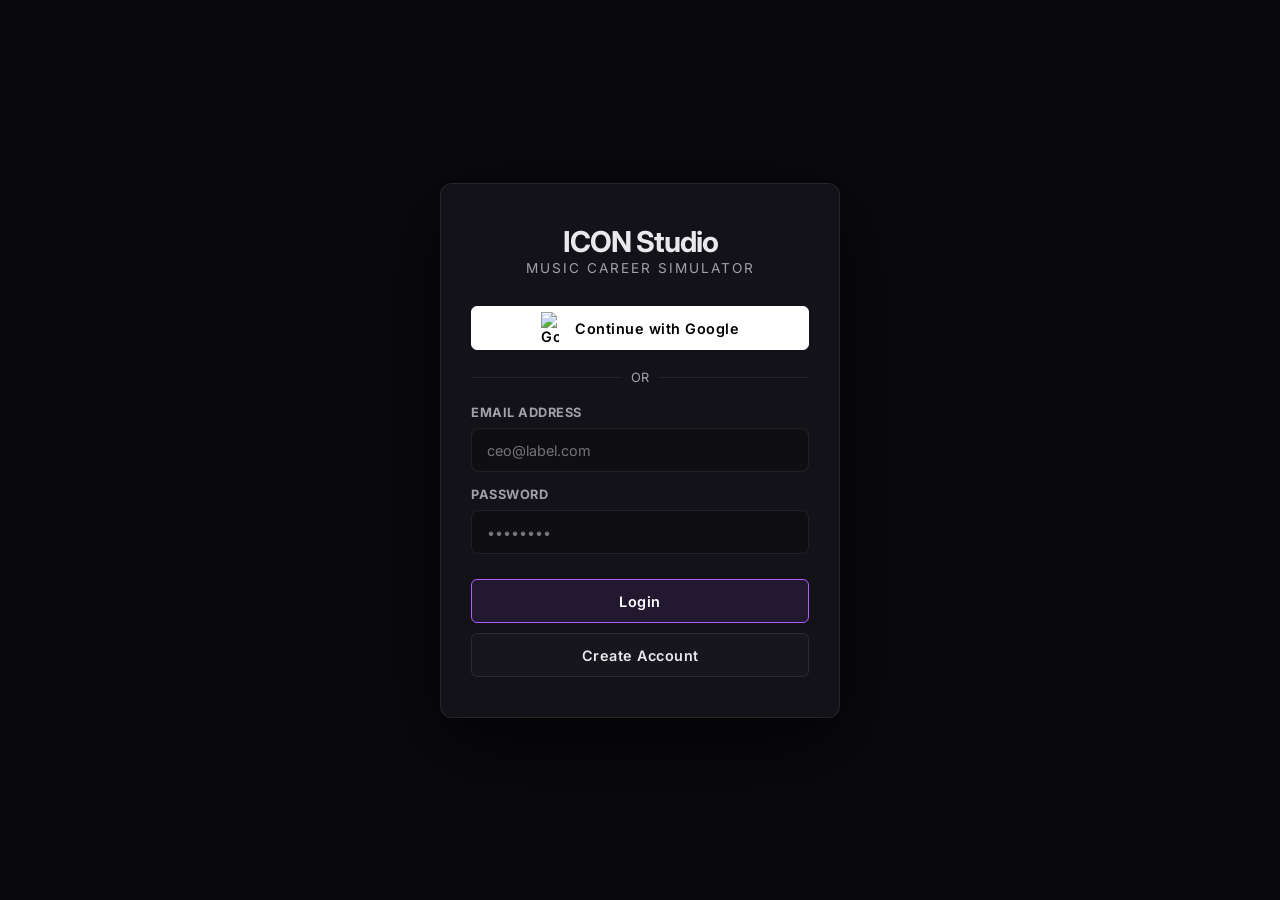
==== index.html @ a0d8aaae "Add SVG logo for Icon Studio" ====
<!DOCTYPE html>
<html lang="en">
<head>
    <meta charset="UTF-8">
    <meta name="viewport" content="width=device-width, initial-scale=1.0, maximum-scale=1.0, user-scalable=no, viewport-fit=cover">
    <title>ICON Studio</title>
    <link rel="stylesheet" href="style.css">
    <link rel="icon" type="image/svg+xml" href="data:image/svg+xml,<svg xmlns='http://www.w3.org/2000/svg' viewBox='0 0 24 24'><circle cx='12' cy='12' r='12' fill='%23121218'/><g fill='none' stroke='%23b05bff' stroke-width='2' stroke-linecap='round' stroke-linejoin='round'><circle cx='12' cy='12' r='10'/><path d='M6 12c0-1.7.7-3.2 1.8-4.2'/><circle cx='12' cy='12' r='2'/><path d='M18 12c0 1.7-.7 3.2-1.8 4.2'/></g></svg>">
    <link rel="apple-touch-icon" href="assets/icon-studio-logo-512512.png">
    <script src="https://unpkg.com/lucide@latest"></script>
    <script src="https://cdn.jsdelivr.net/npm/chart.js"></script>
</head>
<body>
    <div id="auth-modal" class="overlay active-overlay" style="z-index: 9000; background: #0a0a0e;">
        <div class="modal" style="width: 400px; text-align: center; padding: 40px 30px;">
            <div style="margin-bottom: 30px;">
                <i data-lucide="disc-3" class="text-purple" style="width: 48px; height: 48px; margin-bottom: 10px;"></i>
                <h1 style="margin: 0; font-size: 1.8rem; letter-spacing: -1px;">ICON Studio</h1>
                <span class="text-muted" style="font-size: 0.85rem; text-transform: uppercase; letter-spacing: 2px;">Music Career Simulator</span>
            </div>
            
            <button class="btn-outline w-100" id="btn-google-login" style="margin-bottom: 20px;">
                <img src="https://www.gstatic.com/firebasejs/ui/2.0.0/images/auth/google.svg" style="width: 18px; margin-right: 8px;" alt="Google">
                Continue with Google
            </button>

            <div style="display: flex; align-items: center; margin-bottom: 20px;">
                <div style="flex: 1; height: 1px; background: var(--border-color);"></div>
                <span style="padding: 0 10px; font-size: 0.8rem; color: var(--text-muted);">OR</span>
                <div style="flex: 1; height: 1px; background: var(--border-color);"></div>
            </div>
            
            <div class="input-group" style="text-align: left;">
                <label>Email Address</label>
                <input type="email" id="auth-email" placeholder="ceo@label.com">
            </div>
            <div class="input-group" style="text-align: left;">
                <label>Password</label>
                <input type="password" id="auth-password" placeholder="••••••••">
            </div>
            
            <div class="flex-col gap-10 mt-10">
                <button class="btn-primary w-100" id="btn-login">Login</button>
                <button class="btn-outline w-100" id="btn-signup">Create Account</button>
            </div>
            <div id="auth-error" class="text-red hidden" style="margin-top: 15px; font-size: 0.85rem;"></div>
        </div>
    </div>

    <div id="onboarding-modal" class="overlay hidden" style="z-index: 8500;">
        <div class="modal" style="width: 460px;">
            <div class="modal-header" style="justify-content: center; padding: 20px 0 10px 0; border: none; background: transparent;">
                <div style="text-align: center;">
                    <i data-lucide="disc-3" class="text-purple" style="width: 40px; height: 40px; margin-bottom: 8px;"></i>
                    <h2 style="margin: 0; font-size: 1.5rem; letter-spacing: -1px;">ICON Studio</h2>
                    <span class="text-muted" style="font-size: 0.75rem; text-transform: uppercase; letter-spacing: 2px;">Career Selection</span>
                </div>
            </div>
            
            <div class="modal-body" style="padding: 20px 25px 25px 25px;">
                <div id="local-profile-card" class="data-node flex-col" style="margin-bottom: 10px; background: rgba(0,0,0,0.25); border-color: rgba(176, 91, 255, 0.15);">
                    <div class="flex-row-between" style="margin-bottom: 12px;">
                        <span class="text-purple font-bold" style="font-size: 0.75rem; letter-spacing: 1px; text-transform: uppercase;">
                            <i data-lucide="save" style="width: 14px; margin-right: 4px;"></i> Saved Profile
                        </span>
                        <span id="profile-card-status" class="badge badge-purple" style="height: 20px; font-size: 10px;">CHECKING...</span>
                    </div>
                    
                    <div id="profile-card-readout" class="flex-col gap-10 hidden">
                        <div class="flex-row gap-15">
                            <img id="profile-card-avatar" src="data:image/svg+xml;utf8,<svg xmlns='http://www.w3.org/2000/svg' width='50' height='50'><rect width='50' height='50' fill='%23222'/></svg>" style="width: 50px; height: 50px; border-radius: 6px; border: 1px solid var(--border-color); object-fit: cover;">
                            <div class="flex-col" style="flex: 1;">
                                <h3 id="profile-card-name" style="margin: 0; font-size: 1.1rem; font-weight: 800;">Unknown Identity</h3>
                                <span id="profile-card-job" class="text-muted" style="font-size: 0.8rem;">Freelancer</span>
                            </div>
                        </div>
                        <div style="font-family: var(--font-mono); font-size: 0.8rem; margin: 5px 0; background: rgba(0,0,0,0.3); padding: 8px; border-radius: 6px; display: grid; grid-template-columns: 1fr 1fr; gap: 8px;">
                            <div class="text-muted">Net Worth: <span id="profile-card-money" class="text-green" style="font-weight: bold;">$0.00</span></div>
                            <div class="text-muted">Network: <span id="profile-card-fans" class="text-blue" style="font-weight: bold;">0 Fans</span></div>
                        </div>
                        <button class="btn-primary w-100" style="min-height: 38px; font-size: 0.85rem;" onclick="Engine.loadGame(true)">
                            <i data-lucide="play"></i> Resume Career
                        </button>
                    </div>

                    <div id="profile-card-empty" class="text-muted" style="text-align: center; padding: 15px 0; font-style: italic; font-size: 0.9rem;">
                        No saved career found. Create a new artist below.
                    </div>
                </div>

                <div style="display: flex; align-items: center; margin: 15px 0;">
                    <div style="flex: 1; height: 1px; background: var(--border-color);"></div>
                    <span style="padding: 0 10px; font-size: 0.75rem; color: var(--text-muted); font-weight: bold; letter-spacing: 1px;">START A NEW JOURNEY</span>
                    <div style="flex: 1; height: 1px; background: var(--border-color);"></div>
                </div>

                <div class="input-group">
                    <label>Artist Alias</label>
                    <input type="text" id="artist-name" placeholder="e.g. Kendrick Lamar">
                </div>
                <div class="flex-row gap-15">
                    <div class="input-group" style="flex:1;">
                        <label>Natural Trait</label>
                        <select id="player-perk"></select>
                    </div>
                    <div class="input-group" style="flex:1;">
                        <label>Day Job</label>
                        <select id="player-job"></select>
                    </div>
                </div>
                <button class="btn-outline w-100" style="border-color: var(--accent-purple); color: #fff; font-weight: 700;" onclick="Engine.initGame(true)">
                    <i data-lucide="plus-circle"></i> Start Career
                </button>
            </div>
        </div>
    </div>

    <div id="os-environment" class="hidden">
        <aside class="sidebar">
           <div class="modal-header" style="border-radius: 25px 25px 0 0; background: transparent; border-bottom: 1px solid var(--border-color); padding: 20px 25px;">
                <span class="flex-row gap-10" style="font-weight: 800; font-size: 1.2rem;"><i data-lucide="disc-3" class="text-purple"></i> ICON Studio</span>
                <i data-lucide="x" class="close-icon" onclick="UI.toggleMenu()"></i>
            </div>
           <nav class="nav-menu">
                <div class="nav-section-title">Music</div>
                <button class="nav-btn active" onclick="UI.switchTab('dashboard')"><i data-lucide="layout-dashboard"></i> Dashboard</button>
                <button class="nav-btn" onclick="UI.switchTab('studio')"><i data-lucide="sliders"></i> Studio</button>
                <button class="nav-btn" onclick="UI.switchTab('market')"><i data-lucide="shopping-cart"></i> Marketplace</button>
                <button class="nav-btn" onclick="UI.switchTab('vault')"><i data-lucide="hard-drive"></i> Vault</button>
                <button class="nav-btn" onclick="UI.switchTab('manage')"><i data-lucide="disc"></i> Releases</button>

                <div class="nav-section-title" style="margin-top: 15px;">Business</div>
                <button class="nav-btn" onclick="UI.switchTab('hq')"><i data-lucide="building"></i> HQ</button>
                <button class="nav-btn" onclick="UI.switchTab('career')"><i data-lucide="file-signature"></i> Contracts</button>
                <button class="nav-btn" onclick="UI.switchTab('manufacturing')"><i data-lucide="package"></i> Factory</button>
                <button class="nav-btn" onclick="UI.switchTab('merch')"><i data-lucide="bar-chart"></i> Merch</button>

                <div class="nav-section-title" style="margin-top: 15px;">Growth</div>
                <button class="nav-btn" onclick="UI.switchTab('socials')"><i data-lucide="smartphone"></i> Promo</button>
                <button class="nav-btn" onclick="UI.switchTab('world')"><i data-lucide="globe"></i> Charts</button>
                <button class="nav-btn" onclick="UI.switchTab('milestones')"><i data-lucide="award"></i> Milestones</button>
                
                <div class="nav-section-title" style="margin-top: 15px;">System</div>
                <button class="nav-btn" onclick="UI.switchTab('logs')"><i data-lucide="square-terminal"></i> Logs</button>
            </nav>
            <div class="sidebar-bottom" style="display: flex; flex-direction: column; gap: 10px; padding: 20px;">
                <div style="display: flex; gap: 8px;">
                    <button class="btn-outline-purple" style="flex:1; padding: 0; min-height: 36px; font-size: 0.85rem;" onclick="Engine.saveGame()"><i data-lucide="save"></i> Save</button>
                    <button class="btn-outline-purple" style="flex:1; padding: 0; min-height: 36px; font-size: 0.85rem;" onclick="Engine.loadGame()"><i data-lucide="download"></i> Load</button>
                </div>
                <button class="nav-btn" style="width: 100%; margin: 0; padding: 0 10px; min-height: 40px;" onclick="UI.openModal('settings-modal')"><i data-lucide="settings"></i> Settings</button>
            </div>
        </aside>

        <div class="main-container">
            <header class="top-hud">
                <div class="hud-time">
                    <div id="clock-display" class="time-text">DAY 1 • 08:00</div>
                    <div class="time-bar-bg"><div id="day-progress" class="time-bar-fill"></div></div>
                </div>
                
                <div class="vital-separator" style="margin: 0 20px;"></div>
                <div id="status-tray" style="display: flex; gap: 10px; align-items: center; flex-wrap: wrap;"></div>

                <div class="hud-vitals">
                  <div class="vital-separator"></div>
                    <div id="money-container" class="vitals-money-wrapper">
                        <i data-lucide="wallet" class="text-green"></i>
                        <div class="money-text-group">
                            <span id="vitals-money" class="text-green font-bold">$300.00</span>
                            <span id="rent-countdown" class="text-muted text-sm">-$0 IN 29D</span>
                        </div>
                    </div>
                    <div class="vital-separator"></div>
                    <div class="vital-stat">
                        <i data-lucide="battery"></i>
                        <div class="stat-bar-container">
                            <div class="stat-bar-label"><span>Energy</span> <span id="vitals-energy-text">100%</span></div>
                            <div class="stat-bar-bg"><div id="vitals-energy-bar" class="stat-bar-fill bg-green" style="width: 100%;"></div></div>
                        </div>
                    </div>
                    <div class="vital-separator"></div>
                    <div class="vital-stat">
                        <i data-lucide="brain"></i>
                        <div class="stat-bar-container">
                            <div class="stat-bar-label"><span>Stress</span> <span id="vitals-burnout-text">0%</span></div>
                            <div class="stat-bar-bg"><div id="vitals-burnout-bar" class="stat-bar-fill bg-green" style="width: 0%;"></div></div>
                        </div>
                    </div>
                    <div class="vital-separator"></div>
                </div>
                <div class="hud-actions">
                    <button id="btn-action-work" class="btn-outline" onclick="PlayerActions.openLifeModal('work')"><i data-lucide="coffee"></i> Work</button>
                    <button id="btn-action-sleep" class="btn-outline" onclick="PlayerActions.openLifeModal('sleep')"><i data-lucide="bed"></i> Sleep</button>
                    <button id="btn-action-pass" class="btn-outline" onclick="UI.openPassTimeModal()"><i data-lucide="fast-forward"></i> Wait</button>
                </div>
            </header>

            <main class="workspace">
                <div id="tab-dashboard" class="tab-content active">
                    <div class="panel grid-span-full profile-card">
                        <div class="panel-content flex-row gap-20" style="align-items: center; padding: 25px;">
                            <div class="avatar-wrapper" onclick="document.getElementById('avatar-upload').click()">
                                <img id="profile-avatar" src="data:image/svg+xml;utf8,<svg xmlns='http://www.w3.org/2000/svg' width='100' height='100'><rect width='100' height='100' fill='%23222'/><text x='50' y='60' font-family='sans-serif' font-size='30' fill='%23666' text-anchor='middle'>?</text></svg>" alt="Avatar">
                                <div class="avatar-overlay"><i data-lucide="camera" style="color: white; left:0px"></i></div>
                                <input type="file" id="avatar-upload" class="hidden" accept="image/*" onchange="UI.handleAvatarUpload(event)">
                            </div>
                            <div class="profile-info flex-col" style="flex-grow: 1;">
                                <div class="text-muted flex-row gap-10" style="text-transform: uppercase; letter-spacing: 1px; font-size: 0.8rem; margin-bottom: 6px;">
                                    <span id="profile-perk-display">Independent Artist</span>
                                </div>
                                <h2 id="profile-name" style="margin: 0 0 4px 0; font-size: 1.rem; font-weight: 800; letter-spacing: -1px; text-shadow: 0 2px 10px rgba(0,0,0,0.5);">Unknown</h2>
                                <input type="text" id="profile-bio" class="bio-input" placeholder="Write a short bio... (Click to edit)" onchange="Engine.modifyBio(this.value)">
                            </div>
                            <div class="market-trend-box">
                                <div class="trend-header"><i data-lucide="radar"></i> ALGORITHM RADAR</div>
                                <div id="trend-display" class="trend-data">Pop | Chill | ~120 BPM</div>
                                <div class="trend-footer">Match for a massive Hype Boost</div>
                            </div>
                        </div>
                    </div>
                    <div class="grid-span-full grid-3-col" style="gap: 20px;">
                        <div class="stat-gauge data-node" style="padding: 20px;">
                            <div class="stat-header"><i data-lucide="users" class="text-blue"></i><span class="stat-name">Total Fans</span></div>
                            <div class="current-val text-blue" style="font-size: 2.2rem; margin-top: 10px;" id="dash-followers">0</div>
                        </div>
                        <div class="stat-gauge data-node" style="padding: 20px;">
                            <div class="stat-header"><i data-lucide="zap" class="text-yellow"></i><span class="stat-name">Hype Multiplier</span></div>
                            <div class="current-val text-yellow" style="font-size: 2.2rem; margin-top: 10px;"><span id="dash-hype">1.00</span>x</div>
                        </div>
                        <div class="stat-gauge data-node" style="padding: 20px;">
                            <div class="stat-header"><i data-lucide="disc" class="text-purple"></i><span class="stat-name">Latest Release</span></div>
                            <div class="current-val text-purple" style="font-size: 1.6rem; margin-top: 10px; overflow: hidden; text-overflow: ellipsis; white-space: nowrap;" id="dash-latest-drop">None</div>
                        </div>
                    </div>
                    <div class="panel grid-span-full">
                        <div class="panel-header"><span><i data-lucide="bar-chart-2"></i> Streamlytics Data</span></div>
                        <div class="panel-content flex-col" style="overflow: hidden; padding-bottom: 15px;">
                            <div class="chart-wrapper" style="min-height: 0; flex-grow: 1;"><canvas id="streamsChart"></canvas></div>
                        </div>
                        <div class="flex-row-between" style="padding: 15px 20px; border-top: 1px solid var(--border-color); background: rgba(0,0,0,0.2); z-index: 10; flex-shrink: 0;">
                            <div style="font-weight: bold; font-size: 0.9rem;">Lifetime Royalties: <span class="text-green">$<span id="stat-total-revenue">0.00</span></span></div>
                            <div style="font-weight: bold; font-size: 0.9rem;">Lifetime Streams: <span id="stat-total-streams" class="text-purple">0</span></div>
                        </div>
                    </div>
                </div>

                <div id="tab-studio" class="tab-content">
                    <div class="panel grid-span-full">
                        <div class="panel-header">
                            <span><i data-lucide="mic"></i> Active Sessions</span>
                            <button class="btn-primary btn-small" onclick="UI.openModal('track-modal')">+ ‎ New Session</button>
                        </div>
                        <div class="panel-content flex-col split-layout">
                            <div class="panel-static-top">
                                <p class="text-muted" style="margin: 0;">Start a session to write, record, and mix tracks. Each stage costs <span class="text-orange">energy</span> and adds <span class="text-red">stress</span>. Buy equipment to boost quality caps.</p>
                            </div>
                            <div id="active-tracks" class="studio-grid scroll-area"></div>
                        </div>
                    </div>
                </div>

                <div id="tab-market" class="tab-content">
                    <div class="panel grid-span-full">
                        <div class="panel-header"><span><i data-lucide="shopping-cart"></i> Marketplace</span></div>
                        <div class="panel-content flex-col split-layout">
                            
                            <div class="panel-static-top">
                                <div style="position: relative; min-height: 26px; margin-bottom: 15px;">
                                    <p class="text-muted" style="margin: 0; padding-right: 140px; line-height: 1.5;">Purchase studio equipment to permanently increase your track caps, or hire professionals to temporarily boost an active session.</p>
                                    <span id="gear-capacity-display" class="badge badge-outline" style="position: absolute; top: 0; right: 0; font-family: var(--font-mono); margin: 0;"><i data-lucide="box" class="text-purple"></i> Space: 0 / 0</span>
                                </div>
                                <div class="market-controls-wrapper" style="margin: 0;">
                                    <div class="market-top-tabs">
                                        <button id="btn-market-gear" class="market-top-tab active" onclick="UI.switchMarketTab('gear')"><i data-lucide="layers"></i> Studio Gear</button>
                                        <button id="btn-market-pros" class="market-top-tab" onclick="UI.switchMarketTab('pros')"><i data-lucide="users"></i> Professionals</button>
                                    </div>
                                    <div class="market-filter-bar">
                                        <button class="market-filter-btn active" data-filter="all" onclick="UI.filterMarket('all')"><i data-lucide="layout-grid" class="text-purple"></i> All</button>
                                        <button class="market-filter-btn" data-filter="writing" onclick="UI.filterMarket('writing')"><i data-lucide="pen-tool" class="text-orange"></i> Writing</button>
                                        <button class="market-filter-btn" data-filter="recording" onclick="UI.filterMarket('recording')"><i data-lucide="mic" class="text-green"></i> Recording</button>
                                        <button class="market-filter-btn" data-filter="mixing" onclick="UI.filterMarket('mixing')"><i data-lucide="sliders" class="text-blue"></i> Mixing</button>
                                    </div>
                                </div>
                            </div>
                            
                            <div class="scroll-area">
                                <div id="market-gear-container" class="flex-col gap-15">
                                    <div id="gear-list-writing" class="grid-4-col gap-15"></div>
                                    <div id="gear-list-recording" class="grid-4-col gap-15"></div>
                                    <div id="gear-list-mixing" class="grid-4-col gap-15"></div>
                                </div>
                                <div id="market-pros-container" class="flex-col gap-15 hidden">
                                    <div id="pros-list-writing" class="grid-4-col gap-15"></div>
                                    <div id="pros-list-recording" class="grid-4-col gap-15"></div>
                                    <div id="pros-list-mixing" class="grid-4-col gap-15"></div>
                                </div>
                            </div>

                        </div>
                    </div>
                </div>

                <div id="tab-vault" class="tab-content">
                    <div class="panel grid-span-full">
                        <div class="panel-header"><span><i data-lucide="folder"></i> Audio Vault</span></div>
                        <div class="panel-content flex-col split-layout">
                            <div class="panel-static-top">
                                <p class="text-muted" style="margin: 0;">These are your finished, mastered audio files. Go to the Discography tab to package them into official releases.</p>
                            </div>
                            <div id="vault-list" class="grid-3-col gap-10 scroll-area"></div>
                        </div>
                    </div>
                </div>

                <div id="tab-manage" class="tab-content">
                    <div class="panel grid-span-full" style="margin-bottom: 15px;">
                        <div class="panel-header">
                            <span><i data-lucide="upload-cloud"></i> Distribution Pipeline</span>
                            <button class="btn-primary btn-small" onclick="UI.openReleaseModal()">+ ‎ New Release</button>
                        </div>
                        <div class="panel-content flex-col split-layout">
                            <div class="panel-static-top">
                                <p class="text-muted" style="margin: 0;">Package your unreleased masters from the Vault into Singles, EPs, or Albums. Choose a distribution plan and shoot visuals to maximize your hype and streaming revenue.</p>
                            </div>
                            <div id="pipeline-list" class="flex-col gap-10 scroll-area"></div>
                        </div>
                    </div>

                    <div class="panel grid-span-full">
                        <div class="panel-header"><span><i data-lucide="library"></i> Active Discography</span></div>
                        <div class="panel-content flex-col bg-darker scrollable">
                            <div id="live-discography-list" class="flex-col gap-10"></div>
                        </div>
                    </div>
                </div>

                <div id="tab-hq" class="tab-content">
    <div class="panel grid-span-full">
        <div class="panel-header"><span><i data-lucide="building"></i> Headquarters & Operations</span></div>
        <div class="panel-content flex-col split-layout">
            
            <div class="panel-static-top">
                
                <div class="market-controls-wrapper" style="margin: 0 0 15px 0;">
                    <div class="market-top-tabs">
                        <button id="btn-hq-realestate" class="market-top-tab active" onclick="UI.switchHQTab('realestate')">
                            <i data-lucide="home"></i> Real Estate
                        </button>
                        <button id="btn-hq-staff" class="market-top-tab" onclick="UI.switchHQTab('staff')">
                            <i data-lucide="users"></i> Entourage
                        </button>
                    </div>
                </div>

                <p id="hq-desc-realestate" class="text-muted" style="margin: 0;">Upgrade your creative space to hold more gear and boost your clout. Rent is deducted automatically every month.</p>
                <p id="hq-desc-staff" class="text-muted hidden" style="margin: 0;">Hire professionals to automate your empire. Staff charge a daily wage deducted at the end of the day.</p>
            </div>

            <div class="scroll-area">
                
                <div id="hq-realestate-container">
                    <div id="hq-list" class="grid-3-col gap-15"></div>
                </div>

                <div id="hq-staff-container" class="hidden">
                    <div id="staff-list" class="grid-4-col gap-15"></div>
                </div>

            </div>

        </div>
    </div>
</div>
                <div id="tab-career" class="tab-content">
                    <div class="panel grid-span-full">
                        <div class="panel-header">
                            <span><i data-lucide="file-text"></i> Active Contract Board</span>
                            <button class="btn-primary btn-small" onclick="ChallengeEngine.network()"><i data-lucide="users"></i> Network</button>
                        </div>
                        <div class="panel-content flex-col split-layout">
                            <div class="panel-static-top">
                                <p id="contract-board-desc" class="text-muted" style="margin: 0;">Sign industry contracts to earn cash injections. Missing deadlines incurs heavy penalties. Network manually to find leads.</p>
                            </div>
                            <div id="contract-board" class="flex-col gap-10 scroll-area"></div>
                        </div>
                    </div>
                </div>

                <div id="tab-manufacturing" class="tab-content">
                    <div class="panel grid-span-full">
                        <div class="panel-header"><span><i data-lucide="package"></i> Manufacturing Catalog</span></div>
                        <div class="panel-content flex-col split-layout">
                            
                            <div class="panel-static-top">
                                <div style="margin-bottom: 15px;">
                                    <p class="text-muted" style="margin: 0; line-height: 1.5;">Produce physical goods and apparel to sell to your fanbase. Apparel increases brand clout, while physical music formats boost chart performance.</p>
                                </div>
                                <div class="market-controls-wrapper" style="margin: 0;">
                                    <div class="market-filter-bar">
    <button class="market-filter-btn merch-filter-btn active" data-filter="all" onclick="UI.filterMerch('all')"><i data-lucide="layout-grid" class="text-purple"></i> All</button>
    <button class="market-filter-btn merch-filter-btn" data-filter="apparel" onclick="UI.filterMerch('apparel')"><i data-lucide="shirt" class="text-orange"></i> Apparel</button>
    <button class="market-filter-btn merch-filter-btn" data-filter="physical" onclick="UI.filterMerch('physical')"><i data-lucide="disc" class="text-blue"></i> Physical Music</button>
</div>
                                </div>
                            </div>

                            <div class="scroll-area">
                                <div id="merch-catalog" class="grid-4-col gap-15"></div>
                            </div>

                        </div>
                    </div>
                </div>

                <div id="tab-merch" class="tab-content">
                    <div class="panel grid-span-2">
                        <div class="panel-header"><span><i data-lucide="bar-chart"></i> Merch Sales & Fulfillment</span></div>
                        <div class="panel-content flex-col" style="overflow: hidden; padding-bottom: 15px;">
                            <p class="text-muted" style="margin-bottom: 15px; flex-shrink: 0;">Apparel sells based on your global brand. Physicals must be pressed for specific albums and boost their chart performance (1 sale = 1,500 equivalent streams).</p>
                            <div class="chart-wrapper" style="min-height: 0; flex-grow: 1;">
                                <canvas id="merchChart"></canvas>
                            </div>
                        </div>
                        <div class="flex-row-between" style="padding: 15px 20px; border-top: 1px solid var(--border-color); background: rgba(0,0,0,0.2); z-index: 10; flex-shrink: 0;">
                            <div style="font-weight: bold; font-size: 0.9rem;">Lifetime Revenue: <span class="text-green">$<span id="stat-merch-revenue">0.00</span></span></div>
                            <div style="font-weight: bold; font-size: 0.9rem;">Items Sold: <span id="stat-merch-items" class="text-yellow">0</span></div>
                        </div>
                    </div>
                    <div class="panel">
                        <div class="panel-header">
                            <span><i data-lucide="box"></i> Active Inventory</span>
                            <span id="warehouse-capacity-display" class="badge badge-outline" style="margin-top: 0 !important; border-color: rgba(255,255,255,0.2);"><i data-lucide="box"></i> Space: 0 / 0</span>
                        </div>
                        <div class="panel-content scrollable flex-col gap-15" id="inventory-display"></div>
                    </div>
                </div>

                <div id="tab-socials" class="tab-content">
                    <div class="panel grid-span-full">
                        <div class="panel-header"><span><i data-lucide="smartphone"></i> Content Creation (Algorithm)</span></div>
                        <div class="panel-content scrollable grid-3-col gap-15">
                            <div class="data-node flex-col">
                                <div>
                                    <strong>Lip-Sync TikTok</strong><br>
                                    <div style="font-family: var(--font-mono); font-size: 0.8rem; margin: 8px 0;">
                                        <span class="text-orange">-15 ENERGY</span> | <span class="text-green">+ LOW FANS</span>
                                    </div>
                                </div>
                                <button class="btn-outline w-100 mt-auto" style="margin-top:15px;" onclick="SocialEngine.postContent('low')">Post (1h)</button>
                            </div>
                            <div class="data-node flex-col">
                                <div>
                                    <strong>Studio Snippet</strong><br>
                                    <div style="font-family: var(--font-mono); font-size: 0.8rem; margin: 8px 0;">
                                        <span class="text-orange">-30 ENERGY</span> | <span class="text-green">+ MED HYPE</span>
                                    </div>
                                </div>
                                <button class="btn-outline w-100 mt-auto" style="margin-top:15px;" onclick="SocialEngine.postContent('med')">Post (2h)</button>
                            </div>
                            <div class="data-node flex-col" style="border-color: rgba(176, 91, 255, 0.3);">
                                <div>
                                    <strong>Teaser Video</strong><br>
                                    <div style="font-family: var(--font-mono); font-size: 0.8rem; margin: 8px 0;">
                                        <span class="text-orange">-55 ENERGY</span> | <span class="text-purple">+ VIRAL CHANCE</span>
                                    </div>
                                </div>
                                <button class="btn-outline-purple w-100 mt-auto" style="margin-top:15px;" onclick="SocialEngine.postContent('high')">Shoot (4h)</button>
                            </div>
                        </div>
                    </div>
                    <div class="panel grid-span-full">
                        <div class="panel-header"><span><i data-lucide="megaphone"></i> Paid Promotion Campaigns</span></div>
                        <div id="promo-list" class="panel-content scrollable grid-3-col gap-15"></div>
                    </div>
                </div>

                <div id="tab-world" class="tab-content">
                    <div class="panel grid-span-full">
                        <div class="panel-header"><span><i data-lucide="trending-up"></i> Global Top 20 Streaming Chart</span></div>
                        <div class="panel-content scrollable" style="padding: 0;">
                            <table class="chart-table">
                                <thead>
                                    <tr><th>Rank</th><th>Artist</th><th>Daily Streams</th> </tr>
                                </thead>
                                <tbody id="leaderboard-body"></tbody>
                            </table>
                        </div>
                    </div>
                </div>

                <div id="tab-milestones" class="tab-content">
                    <div class="panel grid-span-full">
                        <div class="panel-header"><span><i data-lucide="award"></i> Career Milestones</span></div>
                        <div class="panel-content flex-col split-layout">
                            
                            <div class="panel-static-top">
                                <div style="position: relative; min-height: 26px; margin-bottom: 15px;">
                                    <p class="text-muted" style="margin: 0; padding-right: 140px; line-height: 1.5;">Track your career progress and complete challenges to unlock permanent cash bonuses.</p>
                                    <span id="milestones-completion-display" class="badge badge-outline" style="position: absolute; top: 0; right: 0; font-family: var(--font-mono); margin: 0;"><i data-lucide="check-circle" class="text-green"></i> 0 / 0</span>
                                </div>
                                <div class="market-controls-wrapper" style="margin: 0;">
                                    <div class="market-top-tabs">
                                        <button id="btn-milestones-active" class="market-top-tab active" onclick="UI.switchMilestoneTab('active')"><i data-lucide="target"></i> In Progress</button>
                                        <button id="btn-milestones-completed" class="market-top-tab" onclick="UI.switchMilestoneTab('completed')"><i data-lucide="award"></i> Completed</button>
                                    </div>
                                    <div class="market-filter-bar">
                                       <button class="market-filter-btn milestone-filter-btn active" data-filter="all" onclick="UI.filterMilestones('all')"><i data-lucide="layout-grid" class="text-purple"></i> All</button>
                                        <button class="market-filter-btn milestone-filter-btn" data-filter="Releases" onclick="UI.filterMilestones('Releases')"><i data-lucide="disc" class="text-green"></i> Releases</button>
                                        <button class="market-filter-btn milestone-filter-btn" data-filter="Streaming" onclick="UI.filterMilestones('Streaming')"><i data-lucide="trending-up" class="text-purple"></i> Streaming</button>
                                        <button class="market-filter-btn milestone-filter-btn" data-filter="Collection" onclick="UI.filterMilestones('Collection')"><i data-lucide="package" class="text-yellow"></i> Collection</button>
                                        <button class="market-filter-btn milestone-filter-btn" data-filter="Fame" onclick="UI.filterMilestones('Fame')"><i data-lucide="users" class="text-blue"></i> Fame</button>
                                        <button class="market-filter-btn milestone-filter-btn" data-filter="Challenges" onclick="UI.filterMilestones('Challenges')"><i data-lucide="target" class="text-orange"></i> Challenges</button>
                                    </div>
                                </div>
                            </div>

                            <div class="scroll-area">
                                <div id="milestones-active-container" class="flex-col gap-15"></div>
                                <div id="milestones-completed-container" class="flex-col gap-15 hidden"></div>
                            </div>
                            
                        </div>
                    </div>
                </div>

                <div id="tab-logs" class="tab-content">
                    <div class="panel grid-span-full">
                        <div class="panel-header"><span><i data-lucide="terminal"></i> System Activity Log</span></div>
                        <div class="panel-content scrollable flex-col">
                            <div id="activity-log" style="font-family: var(--font-mono); font-size: 0.85rem;"></div>
                        </div>
                    </div>
                </div>

            </main>
        </div>
    </div>

    <div id="track-modal" class="overlay hidden">
        <div class="modal">
            <div class="modal-header">
                Initialize Track
                <i data-lucide="x" class="close-icon" style="cursor:pointer;" onclick="UI.closeModal('track-modal')"></i>
            </div>
            <div class="modal-body">
                <div class="input-group">
                    <label>Working Title</label>
                    <input type="text" id="track-title" placeholder="Leave blank for auto-title">
                </div>
                <div class="input-group">
                    <label>Genre</label>
                    <select id="track-genre"></select>
                </div>
                <div class="flex-row gap-15" style="align-items: stretch;">
                    <div class="input-group" style="flex:1;">
                        <label>BPM (60 - 200)</label>
                        <input type="number" id="track-bpm" value="120" min="60" max="200">
                    </div>
                    <div class="input-group" style="flex:1;">
                        <label>Mood</label>
                        <select id="track-vibe"></select>
                    </div>
                </div>
                <button class="btn-primary w-100" onclick="MusicEngine.startTrack()">Create Session</button>
            </div>
        </div>
    </div>

    <div id="release-modal" class="overlay hidden">
        <div class="modal" style="width: 660px; max-height: 85vh;"> <div class="modal-header">
                <span><i data-lucide="disc"></i> Package Release</span>
                <i data-lucide="x" class="close-icon" style="cursor:pointer;" onclick="UI.closeModal('release-modal')"></i>
            </div>
            
            <div class="modal-body scrollable" style="padding: 25px; max-height: 55vh;">
                <div class="data-node flex-row gap-20" style="margin-bottom: 15px; align-items: stretch;">
                    <div class="art-upload-box" id="art-preview-box" style="width: 120px; height: 120px; border-radius: 8px;">
                        <input type="file" id="rel-art" accept="image/*" onchange="UI.handleImageUpload(event)">
                        <span id="art-placeholder" style="flex-direction: column;"><i data-lucide="image"></i> Art</span>
                    </div>
                    <div class="flex-col gap-10" style="flex: 1; justify-content: center;">
                        <div class="input-group" style="margin: 0;">
                            <label>Release Title</label>
                            <input type="text" id="rel-title" placeholder="e.g. Midnight Melancholy">
                        </div>
                        <div class="input-group" style="margin: 0;">
                            <label>Format <span id="tracklist-req" class="text-muted">(1)</span></label>
                            <select id="rel-format" onchange="UI.updateReleaseFormatUI()"></select>
                        </div>
                        <div class="input-group" style="margin: 0;">
                            <label>Visuals Budget</label>
                            <select id="rel-visuals"></select>
                        </div>
                    </div>
                </div>
                <div class="data-node flex-col" style="margin-bottom: 15px; padding: 20px;">
                    <h4 style="margin-bottom: 15px; font-size: 0.8rem; text-transform: uppercase; color: var(--text-muted); letter-spacing: 1px;">Tracklist Selection</h4>
                    <select id="vault-selector" onchange="DistroEngine.addTrackToPending()"></select>
                    <div id="pending-tracklist" style="margin-top: 15px;"></div>
                </div>
                <div id="distro-options-list" class="data-node flex-col gap-10" style="padding: 20px; margin-bottom: 0;"></div>
            </div> 
            
            <div id="release-invoice-box" class="data-node flex-col" style="padding: 15px 25px; background: rgba(0,0,0,0.4); border-top: 1px solid var(--border-color); border-bottom: none; border-left: none; border-right: none; border-radius: 0; font-family: var(--font-mono); font-size: 0.85rem;"></div>
            
            <div class="modal-footer">
                <button class="btn-primary w-100" style="font-size: 1.05rem; padding: 15px 0;" onclick="DistroEngine.submitRelease()">Sign Off & Deploy <i data-lucide="check-circle"></i></button>
            </div>
        </div>
    </div>

    <div id="settings-modal" class="overlay hidden" style="z-index: 1500;">
        <div class="modal">
            <div class="modal-header">
                <span><i data-lucide="settings"></i> Settings</span>
                <i data-lucide="x" class="close-icon" onclick="UI.closeModal('settings-modal')"></i>
            </div>
            <div class="modal-body" style="padding: 20px;">
                
                <div class="market-controls-wrapper" style="margin: 0 0 15px 0; padding: 10px;">
                    <div class="market-top-tabs">
                        <button id="btn-settings-game" class="market-top-tab active" onclick="UI.switchSettingsTab('game')">
                            <i data-lucide="gamepad-2"></i> Game
                        </button>
                        <button id="btn-settings-account" class="market-top-tab" onclick="UI.switchSettingsTab('account')">
                            <i data-lucide="user"></i> Account
                        </button>
                    </div>
                </div>

                <div id="settings-tab-game">
                    <div class="data-node flex-col" style="margin-bottom: 15px; padding: 15px;">
                        <strong style="margin-bottom: 10px;">Game Progress</strong>
                        <button id="btn-toggle-autosave" class="btn-outline-green w-100" style="margin-bottom: 10px;" onclick="UI.toggleAutosave()">
                            <i data-lucide="check-circle"></i> Autosave: ON
                        </button>
                        <button class="btn-outline-red w-100" onclick="Engine.resetGame()">
                            <i data-lucide="trash-2"></i> Delete Career
                        </button>
                    </div>
                    <div class="data-node flex-col" style="padding: 15px;">
                        <div class="input-group" style="margin: 0;">
                            <label>Admin Terminal</label>
                            <div class="flex-row gap-10">
                                <input type="text" id="admin-code-input" placeholder="Type AUTH <password> to unlock..." style="flex:1;">
                                <button class="btn-outline-purple" onclick="Engine.executeCheat()">Run</button>
                            </div>
                        </div>
                    </div>
                </div>

                <div id="settings-tab-account" class="hidden">
                    <div class="data-node flex-col" style="margin-bottom: 15px; padding: 15px;">
                        <div class="text-muted" style="font-size: 0.75rem; text-transform: uppercase; letter-spacing: 1px;">Logged in as</div>
                        <div id="account-email-display" style="font-size: 1rem; margin-bottom: 15px; color: var(--accent-purple);">Local Guest</div>
                        
                        <button id="btn-cloud-save" class="btn-outline-blue w-100" style="margin-bottom: 10px;">
                         <i data-lucide="cloud"></i> Manual Cloud Save
                        </button>
                        <button id="btn-change-password" class="btn-outline w-100" style="margin-bottom: 10px;">
                            <i data-lucide="key"></i> Reset Password
                        </button>
                        <button id="btn-logout" class="btn-outline w-100" style="margin-bottom: 10px;">
                            <i data-lucide="log-out"></i> Disconnect
                        </button>
                    </div>

                    <div class="data-node flex-col" style="padding: 15px; border-color: rgba(255, 94, 87, 0.3);">
                        <strong class="text-red" style="margin-bottom: 10px;">Danger Zone</strong>
                        <button id="btn-delete-account" class="btn-outline-red w-100">
                            <i data-lucide="trash-2"></i> Delete Account
                        </button>
                    </div>
                </div>

            </div>
        </div>
    </div>

    <div id="life-modal" class="overlay hidden" style="z-index: 1300;">
        <div class="modal">
            <div class="modal-header">
                <span id="life-modal-title"><i data-lucide="activity"></i> Life Action</span>
                <i data-lucide="x" class="close-icon" onclick="UI.closeModal('life-modal')"></i>
            </div>
            <div class="modal-body" style="text-align: center; padding: 25px;">
                <div id="job-info-box" class="data-node flex-col" style="padding: 15px; margin-bottom: 15px; display: none;">
                    <div class="flex-row-between">
                        <div style="text-align: left;">
                            <strong id="current-job-title" style="font-size: 1.1rem; color: var(--accent-yellow);">Barista</strong><br>
                            <span id="current-job-desc" class="text-muted" style="font-size: 0.8rem;">$12/h | Low Stress</span>
                        </div>
                        <button class="btn-outline btn-small" onclick="PlayerActions.openJobSelector()"><i data-lucide="refresh-cw" style="width: 12px;"></i> Change</button>
                    </div>
                </div>
                <div class="data-node flex-col" style="padding: 20px; margin-bottom: 15px;">
                    <div class="text-muted" style="margin-bottom: 5px; font-weight: bold; letter-spacing: 1px;">DURATION</div>
                    <div id="life-hours-display" style="font-size: 3rem; font-weight: 800; color: var(--text-main); font-family: var(--font-mono);">8</div>
                    <div class="text-muted" style="margin-bottom: 15px;">HOURS</div>
                    <input type="range" id="life-hours-slider" class="custom-range" min="1" max="12" value="8" step="1" oninput="UI.updateLifeSlider(this.value)">
                </div>
                <div class="data-node flex-row-between" style="padding: 15px 20px; margin-bottom: 20px; font-size: 0.9rem;">
                    <span class="text-muted" style="font-weight:bold;">Projected Impact:</span>
                    <div style="text-align: right;">
                        <div id="life-impact-1" style="font-weight:bold; font-family: var(--font-mono);"></div>
                        <div id="life-impact-2" style="font-size: 0.8rem; margin-top:4px; font-family: var(--font-mono);"></div>
                    </div>
                </div>
                <button id="confirm-life-btn" class="btn-primary w-100">CONFIRM</button>
            </div>
        </div>
    </div>

    <div id="job-modal" class="overlay hidden" style="z-index: 1400;">
        <div class="modal">
            <div class="modal-header">
                <span><i data-lucide="briefcase"></i> Job Market</span>
                <i data-lucide="x" class="close-icon" onclick="UI.closeModal('job-modal')"></i>
            </div>
            <div class="modal-body">
                <p class="text-muted">Choose your day job to fund your music career.</p>
                <div id="job-list" class="flex-col gap-10 scrollable"></div>
            </div>
        </div>
    </div>

    <div id="event-modal" class="overlay hidden" style="z-index: 1000;">
        <div id="event-box" class="modal">
            <div class="modal-header"><span id="event-header-content"></span></div>
            <div class="modal-body">
                <p id="event-desc" style="font-size: 1.1rem; margin-bottom: 15px;"></p>
                <div id="event-choices" class="flex-col gap-15"></div>
            </div>
        </div>
    </div>

    <div id="service-modal" class="overlay hidden" style="z-index: 1300;">
        <div class="modal">
            <div class="modal-header">
                <span id="service-modal-title"><i data-lucide="briefcase"></i> Hire Professional</span>
                <i data-lucide="x" class="close-icon" onclick="UI.closeModal('service-modal')"></i>
            </div>
            <div class="modal-body">
                <p id="service-modal-desc" class="text-muted" style="margin-bottom: 10px;"></p>
                <div class="input-group">
                    <label>Target Session</label>
                    <select id="service-target-select"></select>
                </div>
                <button id="confirm-service-btn" class="btn-primary w-100">Confirm</button>
            </div>
        </div>
    </div>

    <div id="action-blocker" class="overlay hidden" style="z-index: 9999;">
        <div class="action-blocker-content">
            <div class="loader-pulse-wrapper"><div class="loader-pulse"></div></div>
            <div id="blocker-text" class="blocker-text">WORKING...</div>
        </div>
    </div>

    <div id="sync-minigame" class="sync-overlay">
        <div class="sync-container">
            <div class="sync-label">STUDIO SESSION</div>
            <div id="sync-track-name" class="sync-track-name"></div>
            <div class="sync-bar">
                <div id="sync-target" class="sync-target"></div>
                <div id="sync-indicator" class="sync-indicator"></div>
            </div>
            <div class="sync-hint">Click or Space to Sync!</div>
            <div id="sync-result" class="sync-result"></div>
        </div>
    </div>

    <div id="system-alert-modal" class="overlay hidden" style="z-index: 1600;">
        <div class="modal">
            <div class="modal-header">
                <span id="alert-title">SYSTEM MESSAGE</span>
                <i data-lucide="x" class="close-icon" onclick="UI.closeModal('system-alert-modal')"></i>
            </div>
            <div class="modal-body" style="text-align: center; padding: 30px;">
                <p id="alert-message" style="font-size: 1.1rem; margin-bottom: 20px; color: var(--text-main);"></p>
                <button class="btn-primary w-100" onclick="UI.closeModal('system-alert-modal')">ACKNOWLEDGE</button>
            </div>
        </div>
    </div>

    <div id="system-confirm-modal" class="overlay hidden" style="z-index: 1600;">
        <div class="modal">
            <div class="modal-header">
                <span id="confirm-title">CONFIRM ACTION</span>
                <i data-lucide="x" class="close-icon" onclick="UI.closeModal('system-confirm-modal')"></i>
            </div>
            <div class="modal-body" style="text-align: center; padding: 30px;">
                <p id="confirm-message" style="font-size: 1.1rem; margin-bottom: 20px; color: var(--text-main);"></p>
                <div class="flex-row gap-15">
                    <button class="btn-outline w-100" onclick="UI.closeModal('system-confirm-modal')">CANCEL</button>
                    <button id="confirm-yes-btn" class="btn-outline-red w-100">CONFIRM</button>
                </div>
            </div>
        </div>
    </div>

    <div id="session-setup-modal" class="overlay hidden" style="z-index: 1100;">
        <div class="modal">
            <div class="modal-header">
                <span><i data-lucide="clock"></i> Studio Session</span>
                <i data-lucide="x" class="close-icon" onclick="UI.closeModal('session-setup-modal')"></i>
            </div>
            <div class="modal-body" style="text-align: center; padding: 25px;">
                <div class="data-node flex-col" style="padding: 20px; margin-bottom: 15px;">
                    <div class="text-muted" style="margin-bottom: 5px; font-weight: bold; letter-spacing: 1px;">SESSION DURATION</div>
                    <div id="session-hours-display" style="font-size: 3rem; font-weight: 800; color: var(--text-main); font-family: var(--font-mono);">3</div>
                    <div class="text-muted" style="margin-bottom: 15px;">HOURS</div>
                    <input type="range" id="session-hours-slider" class="custom-range" min="1" max="5" value="3" step="1" oninput="UI.updateSessionSlider(this.value)">
                    <div style="font-size: 0.75rem; color: var(--text-muted); margin-top: 15px; font-style: italic;"><i data-lucide="info" style="width:12px; height:12px;"></i> 1 Hour = 1 In-Game Tick</div>
                </div>
                <div class="data-node flex-row-between" style="padding: 15px 20px; margin-bottom: 20px; font-size: 0.9rem;">
                    <span class="text-muted" style="font-weight:bold;">Estimated Costs:</span>
                    <div style="text-align: right;">
                        <div id="session-energy-cost" style="font-weight:bold; font-family: var(--font-mono);"></div>
                        <div id="session-stress-cost" style="font-size: 0.8rem; margin-top: 4px; font-family: var(--font-mono);"></div>
                    </div>
                </div>
                <button id="confirm-session-btn" class="btn-primary w-100">START SESSION</button>
            </div>
        </div>
    </div>

    <div id="contract-modal" class="overlay hidden" style="z-index: 1400;">
        <div class="modal">
            <div class="modal-header">
                <span><i data-lucide="file-signature"></i> Review Contract</span>
                <i data-lucide="x" class="close-icon" onclick="UI.closeModal('contract-modal')"></i>
            </div>
            <div class="modal-body" style="text-align: center; padding: 25px;">
                <h3 id="contract-title">Title</h3>
                <p id="contract-desc" class="text-muted" style="margin-top: 10px; margin-bottom: 20px;"></p>
                <div class="flex-row-between" style="font-family: var(--font-mono); margin-bottom: 20px; background: rgba(0,0,0,0.2); padding: 10px; border-radius: 6px;">
                    <span class="text-green" style="display: inline-flex; align-items: center; gap: 6px;">Reward: $<span id="contract-reward"></span></span>
                    <span class="text-red" style="display: inline-flex; align-items: center; gap: 6px;">Penalty: -$<span id="contract-penalty"></span></span>
                    <span class="text-yellow" style="display: inline-flex; align-items: center; gap: 6px;"><i data-lucide="clock" style="width:14px; height:14px;"></i> <span id="contract-time"></span> Days</span>
                </div>
                <button class="btn-primary w-100" onclick="ChallengeEngine.acceptContract()">SIGN CONTRACT</button>
            </div>
        </div>
    </div>

    <div id="rename-modal" class="overlay hidden" style="z-index: 1500;">
        <div class="modal">
            <div class="modal-header">
                <span class="flex-row gap-10"><i data-lucide="edit-3"></i> Rename Master</span>
                <i data-lucide="x" class="close-icon" style="cursor:pointer;" onclick="UI.closeModal('rename-modal')"></i>
            </div>
            <div class="modal-body">
                <div class="input-group">
                    <label>New Track Title</label>
                    <input type="text" id="rename-track-input" placeholder="Enter new title...">
                    <input type="hidden" id="rename-track-id">
                </div>
                <button class="btn-primary w-100" onclick="UI.confirmRename()">Save Changes</button>
            </div>
        </div>
    </div>

    <div id="visual-modal" class="overlay hidden" style="z-index: 1400;">
        <div class="modal">
            <div class="modal-header">
                <span><i data-lucide="video"></i> Upgrade Visuals</span>
                <i data-lucide="x" class="close-icon" onclick="UI.closeModal('visual-modal')"></i>
            </div>
            <div class="modal-body">
                <p class="text-muted">Select a new visual format for <span id="visual-modal-release-name" class="text-main font-bold"></span>.</p>
                <div id="visual-options-list" class="flex-col gap-10 scrollable"></div>
            </div>
        </div>
    </div>
    <div id="mobile-menu-overlay" onclick="UI.toggleMenu()"></div>
    <button id="mobile-menu-fab" onclick="UI.toggleMenu()">
        <i data-lucide="menu"></i>
    </button>

    <script src="script.js"></script>
    <script src="https://www.gstatic.com/firebasejs/10.8.0/firebase-app-compat.js"></script>
    <script src="https://www.gstatic.com/firebasejs/10.8.0/firebase-auth-compat.js"></script>
    <script src="https://www.gstatic.com/firebasejs/10.8.0/firebase-firestore-compat.js"></script>
    
    <script src="cloud.js"></script>
    
    <script src="script.js"></script>
</body>
</html>
---- style.css ----
@import url('https://fonts.googleapis.com/css2?family=Inter:wght@400;500;600;700;800&family=Fira+Code:wght@400;500;600;700&display=swap');

:root {
    --bg-base: #0a0a0e; 
    --bg-card: #121218;
    --border-color: rgba(255, 255, 255, 0.08); 
    --text-main: #e8e8ed; 
    --text-muted: #a1a1aa; 
    --accent-purple: #b05bff; 
    --accent-green: #0be881; 
    --accent-red: #ff5e57; 
    --accent-blue: #4bcffa; 
    --accent-yellow: #ffd32a;
    --accent-orange: #ffa801;
    --font-ui: 'Inter', system-ui, sans-serif; 
    --font-mono: 'Fira Code', monospace;
    --btn-height: 44px;
    --radius-s: 4px;   
    --radius-m: 8px;   
    --radius-l: 12px;  
}

* { box-sizing: border-box; margin: 0; padding: 0; }

body { 
    background: radial-gradient(circle at 50% 0%, #1a1a24 0%, var(--bg-base) 100%);
    color: var(--text-main); 
    font-family: var(--font-ui); 
    height: 100vh;
    height: 100dvh; 
    overflow: hidden; 
    font-size: 14px; 
    letter-spacing: 0.2px;
    touch-action: manipulation;
    -webkit-text-size-adjust: 100%;
    padding: env(safe-area-inset-top) env(safe-area-inset-right) env(safe-area-inset-bottom) env(safe-area-inset-left);
}

input, select, textarea, button { 
    font-family: var(--font-ui); 
    font-size: inherit; 
    outline: none; 
}

.hidden { display: none !important; }

::-webkit-scrollbar { width: 6px; height: 6px; }
::-webkit-scrollbar-track { background: transparent; }
::-webkit-scrollbar-thumb { 
    background: rgba(255, 255, 255, 0.1); 
    border-radius: 10px; 
    border: 1px solid transparent; 
    background-clip: padding-box; 
    transition: background 0.3s ease; 
}
::-webkit-scrollbar-thumb:hover { background-color: rgba(255, 255, 255, 0.2); }
* { scrollbar-width: thin; scrollbar-color: rgba(255, 255, 255, 0.1) transparent; }

.text-green { color: var(--accent-green); } 
.text-red { color: var(--accent-red); }
.text-purple { color: var(--accent-purple); } 
.text-yellow { color: var(--accent-yellow); } 
.text-blue { color: var(--accent-blue); } 
.text-orange { color: var(--accent-orange); }
.text-muted { color: var(--text-muted); font-size: 0.85rem; }
.font-bold { font-weight: 800 !important; }
.text-main { color: var(--text-main); }
.bg-green { background-color: var(--accent-green) !important; }
.bg-yellow { background-color: var(--accent-yellow) !important; }
.bg-red { background-color: var(--accent-red) !important; }

.flex-col { display: flex; flex-direction: column; }
.flex-row { display: flex; align-items: center; }
.flex-row-between { 
    display: flex !important; 
    flex-direction: row !important; 
    justify-content: space-between !important; 
    align-items: center !important; 
}
.flex-start { justify-content: flex-start !important; }
.flex-wrap { flex-wrap: wrap; }
.gap-10 { gap: 10px; } 
.gap-15 { gap: 15px; } 
.gap-20 { gap: 20px; } 
.w-100 { width: 100%; } 
.mt-10 { margin-top: 10px; } 
.mt-auto { margin-top: auto; }
.grid-3-col { display: grid; grid-template-columns: repeat(auto-fit, minmax(220px, 1fr)); gap: 15px; align-content: start; }
.grid-4-col { display: grid; grid-template-columns: repeat(auto-fit, minmax(200px, 1fr)); gap: 15px; align-content: start; margin-bottom: 15px; }
.studio-grid { display: grid; grid-template-columns: repeat(auto-fill, minmax(380px, 1fr)); gap: 15px; align-content: start; }
.grid-span-2 { grid-column: span 2; }
.grid-span-full { grid-column: 1 / -1; }

svg.lucide { width: 1.2em; height: 1.2em; vertical-align: middle; flex-shrink: 0; }

button { 
    cursor: pointer; border-radius: 6px; transition: all 0.2s ease; 
    display: inline-flex; align-items: center; justify-content: center; gap: 8px; 
    font-weight: 600; font-size: 0.9rem; border: none; 
    padding: 0 15px; min-height: var(--btn-height); letter-spacing: 0.5px;
    background: transparent; color: inherit;
}
.btn-primary { background: rgba(176, 91, 255, 0.1); color: #ffffff; border: 1px solid var(--accent-purple); }
.btn-primary:hover { background: rgba(176, 91, 255, 0.2); box-shadow: 0 0 10px rgba(176, 91, 255, 0.2); }
.btn-outline { background: rgba(255,255,255,0.02); border: 1px solid var(--border-color); color: var(--text-main); }
.btn-outline:hover { background: rgba(255,255,255,0.06); border-color: rgba(255,255,255,0.2); }
.btn-outline-purple { background: rgba(176, 91, 255, 0.05); border: 1px solid rgba(176, 91, 255, 0.3); color: var(--accent-purple); }
.btn-outline-purple:hover { background: rgba(176, 91, 255, 0.15); border-color: var(--accent-purple); transform: translateY(-1px); }
.btn-outline-green { background: rgba(11, 232, 129, 0.05); border: 1px solid rgba(11, 232, 129, 0.3); color: var(--accent-green); }
.btn-outline-green:hover { background: rgba(11, 232, 129, 0.15); border-color: var(--accent-green); transform: translateY(-1px); }
.btn-outline-blue { background: rgba(75, 207, 250, 0.05); border: 1px solid rgba(75, 207, 250, 0.3); color: var(--accent-blue); }
.btn-outline-blue:hover { background: rgba(75, 207, 250, 0.15); border-color: var(--accent-blue); transform: translateY(-1px); }
.btn-outline-yellow { background: rgba(254, 211, 48, 0.05); border: 1px solid rgba(254, 211, 48, 0.3); color: var(--accent-yellow); }
.btn-outline-yellow:hover { background: rgba(254, 211, 48, 0.15); border-color: var(--accent-yellow); transform: translateY(-1px); }
.btn-outline-orange { background: rgba(255, 168, 1, 0.05); border: 1px solid rgba(255, 168, 1, 0.3); color: var(--accent-orange); }
.btn-outline-orange:hover { background: rgba(255, 168, 1, 0.15); border-color: var(--accent-orange); transform: translateY(-1px); }
.btn-outline-red { background: rgba(255, 94, 87, 0.05); border: 1px solid rgba(255, 94, 87, 0.3); color: var(--accent-red); }
.btn-outline-red:hover { background: rgba(255, 94, 87, 0.15); border-color: var(--accent-red); transform: translateY(-1px); }
.btn-small { min-height: 32px; padding: 0 12px; font-size: 0.8rem; border-radius: 4px; }
.btn-icon { padding: 8px; min-height: auto; background: transparent; color: var(--text-muted); } 
.btn-icon:hover { color: #fff; background: rgba(255,255,255,0.1); }
.btn-icon.text-red:hover { color: var(--accent-red); background: rgba(255, 94, 87, 0.1); }
button:disabled, .disabled-btn { 
    opacity: 0.5 !important; 
    cursor: not-allowed !important; 
    background: rgba(0,0,0,0.2) !important; 
    border-color: var(--border-color) !important; 
    color: var(--text-muted) !important; 
    transform: none !important; 
    box-shadow: none !important; 
}
button:disabled.btn-cant-afford, .btn-cant-afford {
    background: rgba(255, 94, 87, 0.05) !important;
    border: 1px dashed rgba(255, 94, 87, 0.3) !important;
    color: rgba(255, 94, 87, 0.8) !important;
    cursor: not-allowed !important;
    opacity: 1 !important;
    box-shadow: none !important;
    transform: none !important;
}

#btn-google-login {
    background: #ffffff !important;
    color: #000000 !important;
    border-color: #ffffff !important;
    transition: all 0.2s ease;
}

#btn-google-login:hover {
    background: #e2e8f0 !important; 
    border-color: #e2e8f0 !important;
}

#btn-google-login:active {
    transform: scale(0.98);
}

.badge { 
    display: inline-flex; align-items: center; gap: 6px; 
    padding: 0 10px; border-radius: var(--radius-s); font-size: 11px; height: 26px; 
    font-weight: 700; letter-spacing: 0.5px; font-family: var(--font-mono); white-space: nowrap;
}
.badge-purple { background: rgba(176, 91, 255, 0.1); color: var(--accent-purple); }
.badge-green { background: rgba(11, 232, 129, 0.1); color: var(--accent-green); }
.badge-blue { background: rgba(75, 207, 250, 0.1); color: var(--accent-blue); }
.badge-red { background: rgba(255, 94, 87, 0.1); color: var(--accent-red); }
.badge-orange { background: rgba(255, 168, 1, 0.1); color: var(--accent-orange); }
.badge-yellow { background: rgba(254, 211, 48, 0.1); color: var(--accent-yellow); }
.badge-outline { background: transparent; color: var(--text-muted); border: 1px solid var(--border-color); }

.input-group { display: flex; flex-direction: column; gap: 8px; margin-bottom: 15px; min-width: 0; }
.input-group label { font-weight: 700; color: var(--text-muted); text-transform: uppercase; letter-spacing: 0.5px; font-size: 0.8rem; }
input[type="text"], input[type="number"], input[type="email"], input[type="password"], select {
    background: rgba(0,0,0,0.2); border: 1px solid var(--border-color); color: #fff; 
    padding: 0 15px; border-radius: var(--radius-m); transition: 0.2s; min-height: var(--btn-height); font-size: 0.9rem;
}
input:focus, select:focus { border-color: var(--accent-purple); background: rgba(0,0,0,0.5); }

.custom-select-container { position: relative; width: 100%; margin-bottom: 12px; }
.custom-select-trigger { 
    background: rgba(0,0,0,0.2); border: 1px solid var(--border-color); color: #fff; 
    padding: 0 15px; border-radius: var(--radius-m); min-height: var(--btn-height); 
    display: flex; align-items: center; justify-content: space-between; gap: 10px; 
    cursor: pointer; transition: 0.2s; font-size: 0.9rem;
}
.custom-select-trigger:hover { border-color: var(--accent-purple); background: rgba(0,0,0,0.5); }
.custom-select-trigger * { pointer-events: none; }
.custom-select-trigger span { flex-grow: 1; overflow: hidden; text-overflow: ellipsis; white-space: nowrap; }

.custom-options.body-appended { 
    position: absolute; background: var(--bg-card); border: 1px solid var(--border-color); 
    border-radius: var(--radius-m); box-shadow: 0 10px 40px rgba(0,0,0,0.8); 
    z-index: 99999; opacity: 0; visibility: hidden; transform: translateY(-10px); 
    transition: all 0.2s ease; max-height: 250px; overflow-y: auto; 
}
.custom-options.body-appended.open { opacity: 1; visibility: visible; transform: translateY(0); }
.custom-option { 
    padding: 12px 15px; color: var(--text-main); cursor: pointer; transition: 0.2s; 
    display: flex; align-items: center; font-size: 0.9rem; border-bottom: 1px solid rgba(255,255,255,0.02); 
}
.custom-option:last-child { border-bottom: none; }
.custom-option:hover { background: rgba(255, 255, 255, 0.05); color: var(--accent-purple); }
.custom-option.disabled { opacity: 0.6; cursor: not-allowed; color: var(--text-muted); background: rgba(0,0,0,0.15); }
.custom-option.selected { background: rgba(255, 255, 255, 0.05); color: var(--accent-purple); font-weight: bold; }

#os-environment { display: flex; height: 100vh; height: 100dvh; width: 100vw; overflow: hidden; }

.sidebar .modal-header .close-icon { display: none !important; }

.sidebar { width: 240px; background: rgba(0,0,0, 0.4); border-right: 1px solid var(--border-color); display: flex; flex-direction: column; z-index: 6000 ; flex-shrink: 0; }
.brand { height: 70px; padding: 25px 20px; font-weight: 800; font-size: 1.3rem; display: flex; align-items: center; gap: 12px; color: #fff; letter-spacing: -0.5px; }
.brand i { color: var(--accent-purple); }
.nav-menu { padding: 20px; display: flex; flex-direction: column; gap: 4px; overflow-y: auto;}
.nav-section-title { font-size: 0.7rem; font-weight: 700; color: var(--text-muted); text-transform: uppercase; letter-spacing: 1px; margin-bottom: 8px; padding-left: 10px;}
.nav-btn { justify-content: flex-start; background: transparent; border-radius: 6px; font-size: 0.95rem; color: var(--text-muted); border: none; min-height: 40px; padding: 0 15px; position: relative; overflow: hidden; }
.nav-btn:hover { background: rgba(255,255,255,0.04); color: var(--text-main); }
.nav-btn.active { background: rgba(255,255,255,0.05); color: #fff; font-weight: 700; }
.nav-btn.active::before { content: ''; position: absolute; left: 0; top: 0; bottom: 0; width: 3px; background: var(--accent-purple); }
.nav-btn.active i { color: var(--accent-purple); }
.sidebar-bottom { padding: 20px; border-top: 1px solid rgba(255,255,255,0.03); margin-top: auto; }

.main-container { display: flex; flex-direction: column; flex-grow: 1; overflow: hidden; }
.top-hud { height: 70px; background: rgba(0,0,0, 0.4); border-bottom: 1px solid var(--border-color); display: flex; align-items: center; justify-content: flex-start; padding: 0 30px; z-index: 3000 !important; flex-shrink: 0; }
.hud-time { display: flex; flex-direction: column; width: 140px; }
.time-text { font-family: var(--font-mono); font-weight: 700; font-size: 0.9rem; margin-bottom: 6px; letter-spacing: 1px; }
.time-bar-bg { width: 100%; height: 4px; background: rgba(255,255,255,0.1); border-radius: 2px; overflow: hidden; }
.time-bar-fill { height: 100%; width: 0%; background: var(--accent-purple); transition: width 0.2s linear; }

.hud-vitals { display: flex; align-items: center; gap: 20px; margin-left: auto; margin-right: 20px; }
.vital-separator { width: 1px; height: 30px; background: var(--border-color); }
.vital-stat { display: flex; align-items: center; gap: 12px; min-width: 140px; }
.vital-stat i { width: 20px; height: 20px; color: var(--text-muted); }
.stat-bar-container { display: flex; flex-direction: column; flex-grow: 1; gap: 4px; }
.stat-bar-label { display: flex; justify-content: space-between; font-size: 0.75rem; font-weight: 700; color: var(--text-muted); text-transform: uppercase; }
.stat-bar-bg { width: 100%; height: 6px; background: rgba(255,255,255,0.1); border-radius: 3px; overflow: hidden; }
.stat-bar-fill { height: 100%; transition: width 0.3s ease, background-color 0.3s ease; }

.hud-actions { display: flex; gap: 10px; }
.vitals-money-wrapper { display: flex; align-items: center; gap: 12px; }
.money-text-group { display: flex; flex-direction: column; align-items: flex-end; line-height: 1.2; }
#rent-countdown { font-size: 0.75rem; margin-top: 2px; }
#money-container { position: relative; } 

.workspace { flex-grow: 1; padding: 30px; overflow: hidden; } 
.tab-content { display: none; height: 100%; gap: 25px; grid-template-columns: repeat(3, 3fr); }
.tab-content.active { display: grid; animation: fadeIn 0.2s ease; }
@keyframes fadeIn { from { opacity: 0; transform: translateY(5px); } to { opacity: 1; transform: translateY(0); } }

#tab-dashboard { grid-template-rows: auto auto minmax(0, 1fr); }
#tab-studio { grid-template-rows: minmax(0, 1fr); }
#tab-market { grid-template-rows: minmax(0, 1fr); }
#tab-vault { grid-template-rows: minmax(0, 1fr); }
#tab-manage { grid-template-rows: auto minmax(0, 1fr); }
#tab-socials { grid-template-rows: auto minmax(0, 1fr); }
#tab-hq { grid-template-rows: minmax(0, 1fr); }
#tab-merch { grid-template-rows: minmax(0, 1fr); }
#tab-manufacturing { grid-template-rows: minmax(0, 1fr); }
#tab-career { grid-template-rows: minmax(0, 1fr); }
#tab-milestones { grid-template-rows: minmax(0, 1fr); }
#tab-world { grid-template-rows: minmax(0, 1fr); }
#tab-logs { grid-template-rows: minmax(0, 1fr); }

.market-controls-wrapper {
    background: rgba(0, 0, 0, 0.2);
    border: 1px solid var(--border-color);
    border-radius: var(--radius-m);
    padding: 15px;
    margin-bottom: 25px;
    display: flex;
    flex-direction: column;
    gap: 20px;
}

.market-top-tabs, .market-filter-bar { 
    display: flex; 
    gap: 10px; 
    margin: 0; 
    padding: 0;
    background: transparent !important;
    border: none !important;
    box-shadow: none;
}

.market-top-tab { 
    flex: 1; 
    background: var(--bg-card);
    border: 1px solid var(--border-color); 
    padding: 10px;
    color: var(--text-muted); 
    font-weight: 700; font-size: 0.95rem; cursor: pointer; 
    transition: all 0.2s ease; border-radius: var(--radius-m); 
    display: flex; justify-content: center; align-items: center; gap: 8px; 
    opacity: 1;
    box-shadow: none !important; 
}
.market-top-tab:hover { 
    border-color: rgba(255,255,255,0.2); color: var(--text-main); 
}
.market-top-tab.active { 
    background: rgba(176, 91, 255, 0.08); 
    color: white; 
    border-color: rgba(176, 91, 255, 0.4); 
    box-shadow: 0 4px 15px rgba(0,0,0,0.2) !important;
}

.market-filter-btn { 
    flex: 1; 
    background: var(--bg-card);
    border: 1px solid var(--border-color); 
    padding: 12px 0; 
    border-radius: var(--radius-m); 
    color: var(--text-muted); 
    font-weight: 700; font-size: 0.85rem; cursor: pointer; transition: all 0.2s ease; 
    display: flex; justify-content: center; align-items: center; gap: 8px; 
    opacity: 1;
    box-shadow: none !important;
}
.market-filter-btn:hover { 
    border-color: rgba(255,255,255,0.2); 
    color: var(--text-main); 
    background: rgba(255,255,255,0.02);
}

.market-filter-btn.active { opacity: 1; }
.market-filter-btn[data-filter="all"].active { border-color: rgba(176, 91, 255, 0.4); background: rgba(176, 91, 255, 0.08); color: var(--accent-purple); box-shadow: 0 4px 15px rgba(0,0,0,0.2) !important; }
.market-filter-btn[data-filter="writing"].active { border-color: rgba(255, 168, 1, 0.4); background: rgba(255, 168, 1, 0.08); color: var(--accent-orange); box-shadow: 0 4px 15px rgba(0,0,0,0.2) !important; }
.market-filter-btn[data-filter="recording"].active { border-color: rgba(11, 232, 129, 0.4); background: rgba(11, 232, 129, 0.08); color: var(--accent-green); box-shadow: 0 4px 15px rgba(0,0,0,0.2) !important; }
.market-filter-btn[data-filter="mixing"].active { border-color: rgba(75, 207, 250, 0.4); background: rgba(75, 207, 250, 0.08); color: var(--accent-blue); box-shadow: 0 4px 15px rgba(0,0,0,0.2) !important; }

.market-filter-btn[data-filter="Releases"].active { border-color: rgba(11, 232, 129, 0.4); background: rgba(11, 232, 129, 0.08); color: var(--accent-green); box-shadow: 0 4px 15px rgba(0,0,0,0.2) !important; }
.market-filter-btn[data-filter="Streaming"].active { border-color: rgba(176, 91, 255, 0.4); background: rgba(176, 91, 255, 0.08); color: var(--accent-purple); box-shadow: 0 4px 15px rgba(0,0,0,0.2) !important; }
.market-filter-btn[data-filter="Collection"].active { border-color: rgba(254, 211, 48, 0.4); background: rgba(254, 211, 48, 0.08); color: var(--accent-yellow); box-shadow: 0 4px 15px rgba(0,0,0,0.2) !important; }
.market-filter-btn[data-filter="Fame"].active { border-color: rgba(75, 207, 250, 0.4); background: rgba(75, 207, 250, 0.08); color: var(--accent-blue); box-shadow: 0 4px 15px rgba(0,0,0,0.2) !important; }
.market-filter-btn[data-filter="Challenges"].active { border-color: rgba(255, 168, 1, 0.4); background: rgba(255, 168, 1, 0.08); color: var(--accent-orange); box-shadow: 0 4px 15px rgba(0,0,0,0.2) !important; }

.panel { 
    background: rgba(0,0,0,0.2); 
    border: 1px solid var(--border-color); 
    border-radius: var(--radius-m); 
    display: flex; 
    flex-direction: column; 
    overflow: hidden; 
    height: 100%; 
    min-height: 0; 
}
.panel-header { 
    flex-shrink: 0; 
    padding: 15px 20px; 
    font-weight: 700; 
    font-size: 0.8rem; 
    border-bottom: 1px solid var(--border-color); 
    display: flex; justify-content: space-between; align-items: center; 
    text-transform: uppercase; letter-spacing: 1px; color: var(--text-muted);
}
.panel-header > span { display: inline-flex; align-items: center; gap: 8px; }
.panel-content { 
    flex: 1 1 auto; 
    padding: 20px; 
    overflow-y: auto; 
    min-height: 0; 
    position: relative; 
}

.data-node { 
    background: var(--bg-card); 
    border: 1px solid var(--border-color); 
    border-radius: var(--radius-m); 
    padding: 20px; 
    transition: all 0.2s ease; 
    position: relative; 
    flex-shrink: 0; 
    display: flex; 
    flex-direction: column;
}
.data-node:hover { border-color: rgba(255,255,255,0.2); }
.node-header { display: flex; justify-content: space-between; align-items: center; font-weight: 800; margin-bottom: 12px; font-size: 1.1rem; }

.shop-category-header { 
    grid-column: 1 / -1 !important; 
    display: flex; align-items: center; gap: 8px; 
    padding: 0 0 8px 0; border-bottom: 1px solid rgba(255,255,255,0.05); 
    font-weight: 700; font-size: 0.75rem;
    text-transform: uppercase; 
    letter-spacing: 1.5px; 
    color: var(--text-muted);
    margin-top: 10px; margin-bottom: 5px; width: 100%;
}
.shop-category-header i, .shop-category-header svg { 
    width: 14px; height: 14px; opacity: 0.8; 
}

.empty-state { 
    grid-column: 1 / -1; width: 100%; display: flex; flex-direction: column; align-items: center; justify-content: center;
    padding: 40px 20px; border: 2px dashed rgba(255,255,255,0.1); border-radius: var(--radius-m);
    color: var(--text-muted); text-align: center; gap: 10px; min-height: 120px; flex-shrink: 0;
}
.empty-state i, .empty-state svg { width: 32px; height: 32px; opacity: 0.5; margin-bottom: 5px; }

.staff-banner { display: flex; align-items: center; padding: 10px 16px; min-height: 44px; gap: 12px; border-radius: var(--radius-m); border: 1px solid; flex-shrink: 0;}
.banner-purple { background: rgba(176, 91, 255, 0.08); border-color: rgba(176, 91, 255, 0.2); color: #e9d5ff; }
.banner-blue { background: rgba(75, 207, 250, 0.08); border-color: rgba(75, 207, 250, 0.2); color: #bee3f8; }
.banner-green { background: rgba(11, 232, 129, 0.08); border-color: rgba(11, 232, 129, 0.2); color: #c6f6d5; }

.profile-card { 
    background: var(--bg-card);
    border: 1px solid var(--border-color);
    border-left: 3px solid var(--accent-purple);
    border-radius: var(--radius-m);
    box-shadow: 0 4px 15px rgba(0,0,0,0.2);
}
.avatar-wrapper { position: relative; width: 110px; height: 110px; border-radius: var(--radius-m); overflow: hidden; cursor: pointer; border: 2px solid var(--border-color); flex-shrink: 0; background: var(--bg-base);}
.avatar-wrapper img { width: 100%; height: 100%; object-fit: cover; }
.avatar-overlay { position: absolute; inset: 0; background: rgba(0,0,0,0.6); display: flex; justify-content: center; align-items: center; opacity: 0; transition: 0.2s; }
.avatar-wrapper:hover .avatar-overlay { opacity: 1; }

.bio-input { 
    background: transparent; border: none; border-bottom: 1px dashed rgba(255,255,255,0.15); 
    padding: 0 0 4px 0; margin-top: 5px; border-radius: 0; box-shadow: none;
    font-style: italic; color: var(--text-muted); width: 100%; max-width: 600px; font-size: 1rem; min-height: auto;
}
.bio-input:focus { color: var(--text-main); border-bottom: 1px solid var(--accent-purple); }
#profile-perk-display { display: inline-flex; align-items: center; gap: 6px; }

.market-trend-box {
    background: rgba(0, 0, 0, 0.3); border: 1px solid rgba(176, 91, 255, 0.15); 
    border-radius: var(--radius-m); padding: 15px 20px; display: flex; flex-direction: column; align-items: flex-end; min-width: 260px; flex-shrink: 0;
}
.trend-header { display: flex; align-items: center; gap: 6px; font-size: 0.75rem; font-weight: 800; color: var(--text-muted); letter-spacing: 1px; margin-bottom: 12px; text-transform: uppercase; }
.trend-header i { color: var(--accent-purple); }
.trend-data { font-family: var(--font-mono); font-size: 0.95rem; font-weight: 700; color: #fff; background: rgba(176, 91, 255, 0.1); border: 1px solid rgba(176, 91, 255, 0.25); padding: 6px 12px; border-radius: 6px; margin-bottom: 8px; text-shadow: 0 0 8px rgba(176, 91, 255, 0.3); }
.trend-footer { font-size: 0.75rem; color: var(--text-muted); font-style: italic; }

#status-tray { display: flex; gap: 10px; align-items: center; min-width: 40px; flex-wrap: wrap; }
.status-icon { width: 36px; height: 36px; border-radius: var(--radius-m); display: flex; align-items: center; justify-content: center; background: rgba(255, 255, 255, 0.02); border: 1px solid var(--border-color); position: relative; cursor: help; transition: all 0.2s ease; box-shadow: 0 4px 10px rgba(0,0,0,0.2); }
.status-icon:hover { transform: translateY(-2px); background: rgba(255, 255, 255, 0.06); border-color: rgba(255, 255, 255, 0.2); box-shadow: 0 6px 15px rgba(0,0,0,0.4); }
.status-icon i { width: 16px; height: 16px; }
.status-tooltip { position: absolute; top: calc(100% + 12px); left: 50%; transform: translateX(-50%) translateY(5px); background: var(--bg-card); border: 1px solid var(--border-color); padding: 15px; border-radius: var(--radius-m); width: max-content; max-width: 240px; opacity: 0; pointer-events: none; transition: all 0.2s ease; z-index: 2000; box-shadow: 0 15px 40px rgba(0,0,0,0.9); text-align: left; }
.status-icon:hover .status-tooltip { opacity: 1; transform: translateX(-50%) translateY(0); }

.stat-gauge { display: flex; flex-direction: column; background: rgba(0, 0, 0, 0.2); padding: 15px; border-radius: 6px; border: 1px solid var(--border-color); flex: 1; min-width: 0; }
.stat-header { display: inline-flex; align-items: center; gap: 6px; margin-bottom: 8px; }
.stat-name { font-size: 0.7rem; font-weight: 700; color: var(--text-muted); text-transform: uppercase; letter-spacing: 0.5px; white-space: nowrap; overflow: hidden; text-overflow: ellipsis; }
.stat-values { display: flex; align-items: baseline; gap: 2px; margin-bottom: 8px; }
.current-val { font-size: 1.3rem; font-weight: 800; color: var(--text-main); font-family: var(--font-mono); line-height: 1; }
.max-val { font-size: 0.75rem; font-weight: 600; color: rgba(255, 255, 255, 0.3); font-family: var(--font-mono); }
.stat-gauge-track { width: 100%; height: 4px; background: rgba(255, 255, 255, 0.05); border-radius: 2px; overflow: visible; }
.stat-gauge-fill { height: 100%; border-radius: 2px; transition: width 0.3s ease, background-color 0.3s ease; }

.stat-gauge { padding: 15px !important; }
.stat-gauge .current-val { font-size: 1.4rem !important; margin-top: 5px !important; }
.stat-gauge .stat-header i { width: 18px; height: 18px; }

.progress-bar-bg { width: 100%; height: 8px; background: rgba(255, 255, 255, 0.05); border-radius: 4px; overflow: hidden; border: 1px solid rgba(255, 255, 255, 0.05); }
.progress-bar-fill { height: 100%; border-radius: 4px; transition: width 0.4s cubic-bezier(0.175, 0.885, 0.32, 1.275); box-shadow: 0 0 10px rgba(176, 91, 255, 0.3); }

.log-entry { font-family: var(--font-mono); font-size: 0.85rem; padding: 12px 0; border-bottom: 1px dashed rgba(255,255,255,0.05); color: var(--text-muted); display: flex; align-items: center; gap: 8px;}
.log-entry .time { color: var(--accent-purple); font-weight: bold; }

.floating-money { position: absolute; font-weight: 800; font-size: 1.1rem; right: 100%; margin-right: 15px; top: 0; white-space: nowrap; pointer-events: none; z-index: 10; text-shadow: 0 2px 10px rgba(0,0,0,0.5); animation: floatLeft 1.5s ease-out forwards; }
@keyframes floatLeft { 0% { opacity: 0; transform: translateX(10px) scale(0.8); } 20% { opacity: 1; transform: translateX(0) scale(1.1); } 80% { opacity: 1; transform: translateX(-15px) scale(1); } 100% { opacity: 0; transform: translateX(-25px) scale(0.9); } }

.chart-wrapper { position: relative; height: 100%; width: 100%; min-height: 0; flex-grow: 1; }
.chart-table { width: 100%; border-collapse: separate; border-spacing: 0 6px; font-family: var(--font-mono); }
.chart-table th, .chart-table td { padding: 16px 15px; text-align: left; }
.chart-table th:last-child, .chart-table td:last-child { text-align: right; padding-right: 30px; }
.chart-table th:first-child, .chart-table td:first-child { padding-left: 30px; width: 100px; }
.chart-table th { 
    color: var(--text-muted); text-transform: uppercase; font-size: 0.75rem; letter-spacing: 1.5px; font-weight: 700; 
    position: sticky !important; 
    top: 0 !important;
    background: #16161e !important; 
    z-index: 10 !important; 
    box-shadow: 0 2px 0 var(--border-color) !important; 
}
.chart-table td { background: rgba(255, 255, 255, 0.02); border-top: 1px solid rgba(255, 255, 255, 0.03); border-bottom: 1px solid rgba(255, 255, 255, 0.03); }
.chart-table tr td:first-child { border-radius: 8px 0 0 8px; border-left: 1px solid rgba(255, 255, 255, 0.03); }
.chart-table tr td:last-child { border-radius: 0 8px 8px 0; border-right: 1px solid rgba(255, 255, 255, 0.03); }
.chart-table tr:not(.player-row):hover td { background: rgba(255, 255, 255, 0.05); }
.player-row td { background: rgba(176, 91, 255, 0.08) !important; color: var(--accent-purple); font-weight: 800; border-top: 1px solid rgba(176, 91, 255, 0.2) !important; border-bottom: 1px solid rgba(176, 91, 255, 0.2) !important; }
.player-row td:first-child { border-left: 4px solid var(--accent-purple) !important; }

.release-manage-card {
    background: rgba(255, 255, 255, 0.02);
    border: 1px solid var(--border-color);
    border-radius: var(--radius-m);
    padding: 20px;
    display: flex;
    flex-wrap: wrap;
    align-items: center;
    gap: 20px;
    transition: transform 0.2s ease, border-color 0.2s ease;
    flex-shrink: 0;
}
.release-manage-card:hover { background: rgba(255, 255, 255, 0.04); border-color: rgba(255, 255, 255, 0.15); }
.release-cover-art { width: 80px; height: 80px; border-radius: 6px; object-fit: cover; border: 1px solid rgba(255,255,255,0.1); background: var(--bg-base); flex-shrink: 0; }

.release-manage-card > .flex-col:nth-child(2) { flex: 1 1 200px; min-width: 0; }

.release-stats-group { text-align: right; min-width: 140px; padding-right: 25px; border-right: 1px dashed rgba(255,255,255,0.1); display: flex; flex-direction: column; justify-content: center; height: 100%; flex-shrink: 0; }
.release-manage-card > .flex-col:last-child { flex-shrink: 0; min-width: 230px; }

.release-tracklist {
    margin-top: 12px; background: rgba(0, 0, 0, 0.4); border: 1px solid rgba(255, 255, 255, 0.05); border-radius: 6px; padding: 8px 12px;
    max-height: 85px; overflow-y: auto; font-family: var(--font-mono); font-size: 0.75rem; color: var(--text-muted); display: flex; flex-direction: column; gap: 6px; box-shadow: inset 0 2px 10px rgba(0,0,0,0.5);
}
.release-tracklist div { border-bottom: 1px dashed rgba(255, 255, 255, 0.03); padding-bottom: 4px; white-space: nowrap; overflow: hidden; text-overflow: ellipsis; }
.release-tracklist div:last-child { border-bottom: none; padding-bottom: 0; }
.release-tracklist::-webkit-scrollbar { width: 4px; }
.release-tracklist::-webkit-scrollbar-thumb { background: rgba(255,255,255,0.15); border-radius: 2px; }

#gear-list .badge { margin-top: 6px; }

.overlay { 
    position: fixed; top: 0; left: 0; width: 100vw; height: 100vh; height:  100dvh;
    background: rgba(0, 0, 0, 0.8); display: flex; justify-content: center; align-items: center;
    z-index: 8000 !important; opacity: 0; pointer-events: none; backdrop-filter: blur(0px);
    transition: opacity 0.2s ease, backdrop-filter 0.2s ease; 
}
.overlay.active-overlay { opacity: 1; pointer-events: auto; backdrop-filter: blur(4px); }

.modal { 
    background: var(--bg-card); border: 1px solid var(--border-color); 
    border-radius: var(--radius-l); width: 420px; max-width: 90vw; max-height: 90vh;
    box-shadow: 0 25px 80px rgba(0,0,0,0.8); display: flex; flex-direction: column;
    will-change: transform;
    transform: scale(0.95) translateY(10px); transition: transform 0.3s cubic-bezier(0.175, 0.885, 0.32, 1.275); 
}
.overlay.active-overlay .modal { transform: scale(1) translateY(0); }

.modal-header { padding: 20px 25px; border-bottom: 1px solid var(--border-color); font-weight: bold; display: flex; justify-content: space-between; align-items: center; background: rgba(0,0,0,0.2); font-size: 1.1rem; color: #fff; border-radius: var(--radius-l) var(--radius-l) 0 0; }
.modal-header i, .modal-header svg { cursor: pointer; }
.modal-body { padding: 25px; display: flex; flex-direction: column; gap: 15px; flex-grow: 1; overflow-y: auto; min-height: 0; }
.modal-footer { padding: 20px 25px; border-top: 1px solid var(--border-color); background: rgba(0, 0, 0, 0.2); border-radius: 0 0 var(--radius-l) var(--radius-l); }
#system-alert-modal, #system-confirm-modal { z-index: 9999 !important; }

    input[type="range"].custom-range { 
        -webkit-appearance: none; 
        appearance: none; 
        width: 100%; 
        height: 6px; 
        min-height: 6px; 
        padding: 0; 
        border: none; 
        border-radius: 3px; 
        background: linear-gradient(to right, var(--accent-purple) 50%, rgba(0, 0, 0, 0.4) 50%); 
        cursor: pointer; 
        margin: 25px 0; 
    }

    input[type="range"].custom-range::-webkit-slider-runnable-track { width: 100%; height: 6px; background: transparent; border: none; }
    input[type="range"].custom-range::-moz-range-track { width: 100%; height: 6px; background: transparent; border: none; }

    input[type="range"].custom-range::-webkit-slider-thumb { 
        -webkit-appearance: none; 
        appearance: none; 
        height: 20px; 
        width: 20px; 
        border-radius: 50%; 
        background: #ffffff; 
        border: 2px solid var(--bg-card); 
        margin-top: -7px; 
        transition: transform 0.1s ease; 
        box-shadow: 0 2px 5px rgba(0,0,0,0.5); 
    }


    input[type="range"].custom-range::-moz-range-thumb { 
        appearance: none; 
        height: 20px; 
        width: 20px; 
        border-radius: 50%; 
        background: #ffffff; 
        border: 2px solid var(--bg-card); 
        margin-top: 0; 
        transition: transform 0.1s ease;
        box-shadow: 0 2px 5px rgba(0,0,0,0.5);
    }
    

    input[type="range"].custom-range::-webkit-slider-thumb:active { transform: scale(0.9); }
    input[type="range"].custom-range::-moz-range-thumb:active { transform: scale(0.9); }


input[type="text"], 
input[type="number"], 
input[type="email"], 
input[type="password"], 
.custom-select-trigger {
    height: var(--btn-height) !important;
    min-height: var(--btn-height) !important;
    display: flex !important;
    align-items: center !important;
    box-sizing: border-box !important;
}


input[type="number"]::-webkit-outer-spin-button,
input[type="number"]::-webkit-inner-spin-button {
    -webkit-appearance: none;
    margin: 0;
}


input[type="number"] {
    -moz-appearance: textfield;
    appearance: textfield;
}

.art-upload-box { position: relative; width: 160px; height: 160px; border: 2px dashed rgba(255,255,255,0.2); border-radius: var(--radius-m); display: flex; justify-content: center; align-items: center; background: rgba(0,0,0,0.3); margin: 0 auto; transition: 0.2s; cursor: pointer;}
.art-upload-box:hover { border-color: var(--accent-purple); background: rgba(176, 91, 255, 0.1); }
.art-upload-box input[type="file"] { position: absolute; width: 100%; height: 100%; opacity: 0; cursor: pointer; z-index: 10; }
.art-upload-box img { width: 100%; height: 100%; object-fit: cover; position: absolute; top:0; left:0; z-index: 5; border-radius: 6px;}
#art-placeholder { display: inline-flex; flex-direction: column; align-items: center; gap: 8px; }

.track-list-item { display: flex; justify-content: space-between; align-items: center; background: rgba(0,0,0,0.3); padding: 12px; border: 1px solid var(--border-color); margin-bottom: 8px; border-radius: 6px; transition: 0.2s;}
.track-list-item:hover { border-color: rgba(255,255,255,0.1); background: rgba(0,0,0,0.5);}
.track-list-actions { display: flex; flex-direction: column; gap: 4px;}

.distro-option { border: 1px solid var(--border-color); border-radius: var(--radius-m); padding: 15px; cursor: pointer; transition: 0.2s ease; background: rgba(0,0,0,0.2); }
.distro-option:hover { border-color: rgba(255,255,255,0.15); }
.distro-option.selected { border-color: var(--accent-purple); background: rgba(176, 91, 255, 0.1); }
.distro-option.locked { opacity: 0.4; cursor: not-allowed; pointer-events: none; }

#action-blocker { opacity: 0; pointer-events: none; transition: opacity 0.2s ease; display: flex; flex-direction: column; align-items: center; justify-content: center; z-index: 9999; }
#action-blocker.active { opacity: 1; pointer-events: all; }
.action-blocker-content { display: flex; flex-direction: column; align-items: center; justify-content: center; }
.loader-pulse-wrapper { width: 80px; height: 80px; display: flex; justify-content: center; align-items: center; margin-bottom: 15px; flex-shrink: 0; }
.loader-pulse { width: 40px; height: 40px; border-radius: 50%; border: 3px solid rgba(255, 255, 255, 0.1); border-top-color: var(--accent-purple); animation: spin 1s infinite linear; }
@keyframes spin { 0% { transform: rotate(0deg); } 100% { transform: rotate(360deg); } }
.blocker-text { font-size: 1.1rem; font-weight: 700; color: #fff; text-transform: uppercase; letter-spacing: 2px; text-align: center; height: 30px; line-height: 30px;}

.sync-overlay { position: fixed; top: 0; left: 0; width: 100vw; height: 100vh; height: 100dvh; background: rgba(0, 0, 0, 0.9); z-index: 9999; display: none; justify-content: center; align-items: center; }
.sync-overlay.active { display: flex; }
.sync-container { width: 450px; text-align: center; background: var(--bg-card); padding: 40px; border-radius: var(--radius-l); border: 1px solid var(--border-color); box-shadow: 0 0 30px rgba(0,0,0,0.5); transition: border-color 0.2s ease; }
.sync-bar { position: relative; width: 100%; height: 40px; background: rgba(0,0,0,0.5); border-radius: 6px; margin: 20px 0; overflow: hidden; border: 1px solid var(--border-color); }
.sync-target { position: absolute; height: 100%; width: 60px; background: rgba(255, 255, 255, 0.1); border-left: 2px solid var(--accent-purple); border-right: 2px solid var(--accent-purple); left: 170px; }
.sync-indicator { position: absolute; height: 100%; width: 4px; background: #fff; left: 0; transition: background 0.1s ease; }
.sync-label { font-weight: 800; letter-spacing: 2px; color: var(--accent-purple); margin-bottom: 4px; }
.sync-track-name { font-size: 0.8rem; color: var(--text-muted); letter-spacing: 1px; margin-bottom: 4px; min-height: 1.2em; }
.sync-hint { font-size: 0.8rem; color: var(--text-muted); }
.sync-result { font-size: 1.1rem; font-weight: 800; letter-spacing: 2px; min-height: 1.5em; margin-top: 10px; transition: color 0.2s ease; }
.sync-container.success { border-color: var(--accent-green); }
.sync-container.success .sync-result { color: var(--accent-green); }
.sync-container.success .sync-indicator { background: var(--accent-green); }
.sync-container.fail { border-color: var(--accent-red); }
.sync-container.fail .sync-result { color: var(--accent-red); }

.panel-content.split-layout {
    overflow: hidden !important; 
    padding-bottom: 0 !important; 
}

.panel-static-top {
    flex-shrink: 0;
    margin-bottom: 15px; 
    display: flex;
    flex-direction: column;
}

.scroll-area {
    flex-grow: 1;
    overflow-y: auto;
    min-height: 0; 
    padding-right: 5px; 
    padding-bottom: 20px; 
}

.merch-filter-btn.active {
    background: rgba(176, 91, 255, 0.1) !important;
    border-color: var(--accent-purple) !important;
    color: var(--accent-purple) !important;
    opacity: 1 !important;
}

.merch-filter-btn[data-filter="physical"].active {
    background: rgba(75, 207, 250, 0.1) !important;
    border-color: var(--accent-blue) !important;
    color: var(--accent-blue) !important;
}

.merch-filter-btn[data-filter="apparel"].active {
    background: rgba(255, 168, 1, 0.1) !important;
    border-color: var(--accent-orange) !important;
    color: var(--accent-orange) !important;
}

.merch-filter-btn:hover {
    background: rgba(255, 255, 255, 0.05);
    border-color: rgba(255, 255, 255, 0.2);
}

.current-prop-card {
    display: flex;
    align-items: center;
    gap: 25px;
    padding: 20px;
    background: rgba(176, 91, 255, 0.05);
    border: 1px solid rgba(176, 91, 255, 0.2);
    border-radius: var(--radius-m);
    margin-bottom: 10px;
}

.prop-icon-large {
    width: 60px;
    height: 60px;
    background: rgba(0, 0, 0, 0.3);
    border-radius: var(--radius-m);
    display: flex;
    align-items: center;
    justify-content: center;
    color: var(--accent-purple);
}

.prop-icon-large svg { width: 32px; height: 32px; }

.prop-stats-row {
    display: flex;
    gap: 15px;
    flex-wrap: wrap;
}

#mobile-menu-overlay, #mobile-menu-fab { display: none; }

@media (max-width: 850px) {
    html, body {
        background-color: #0a0a0e !important;
        overscroll-behavior-y: none;
    }

    #os-environment, .main-container {
        height: 100vh !important;
        height: 100dvh !important;
        display: flex;
        flex-direction: column;
        overflow: hidden;
    }

    .workspace {
        flex: 1 1 auto; 
        overflow-y: auto !important; 
        -webkit-overflow-scrolling: touch;
        padding: 15px !important;
        padding-bottom: 120px !important; 
    }

    .tab-content { height: auto !important; display: none !important; flex-direction: column; gap: 15px; }
    .tab-content.active { display: flex !important; }
    .panel { height: auto !important; overflow: visible !important; min-height: auto !important; }
    .panel-content, .scroll-area { overflow: visible !important; padding-bottom: 0 !important; }

    #mobile-menu-overlay {
        display: block !important; 
        position: fixed; top: 0; left: 0; right: 0; bottom: 0;
        background: rgba(0,0,0,0.7); backdrop-filter: blur(5px);
        z-index: 3999;
        opacity: 0;
        pointer-events: none; 
        transition: opacity 0.3s ease;
    }
    body.menu-open #mobile-menu-overlay {
        opacity: 1;
        pointer-events: auto; 
    }

    #mobile-menu-fab {
        display: flex !important; 
        position: fixed;
        bottom: 30px; 
        left: 50%;
        transform: translateX(-50%);
        z-index: 5000 !important;
        
        padding: 14px 40px !important;
        border-radius: 40px !important;
        background: #121218 !important;
        border: 1px solid rgba(176, 91, 255, 0.5) !important;
        box-shadow: 0 10px 40px rgba(0,0,0,0.9), 0 0 20px rgba(176, 91, 255, 0.2) !important;
        color: #fff !important;
        font-size: 1rem !important;
        font-weight: 800 !important;
        letter-spacing: 2px !important;
        justify-content: center;
        align-items: center;
        cursor: pointer;
    }

    .sidebar {
        position: fixed;
        bottom: 0; 
        left: 0; 
        width: 100%; 
        height: 85vh;
        background: var(--bg-base); 
        z-index: 6000 !important;
        border-radius: 25px 25px 0 0;
        border-right: none; 
        border-top: 1px solid var(--border-color);
        padding-bottom: 20px;

        will-change: transform;
        transform: translateY(100%); 
        transition: transform 0.4s cubic-bezier(0.16, 1, 0.3, 1); 
    }
    .sidebar .modal-header .close-icon { display: block !important; }

    body.menu-open .sidebar { 
        transform: translateY(0); 
    }
    .nav-menu { padding: 30px 20px; }
    .nav-btn { font-size: 1.1rem; min-height: 50px; }

    .top-hud {
        display: flex !important;
        flex-direction: column !important;
        padding: 12px 15px 15px 15px !important; /* On donne un peu plus de place en bas */
        gap: 10px !important;
        background: #0a0a0e !important; /* Noir solide, finit le bug transparent ! */
        border-bottom: 1px solid rgba(255,255,255,0.05) !important;
        position: relative !important; /* On retire le sticky qui casse tout sur iPhone */
        z-index: 3000 !important;
        flex-shrink: 0 !important;
        height: auto !important;
        border-bottom: 1px solid rgba(255, 255, 255, 0.12) !important; /* Bordure plus visible */
        box-shadow: 0 4px 20px rgba(0, 0, 0, 0.6) !important;
    }
    
    .vital-separator { display: none !important; }
    
    /* Ligne 1 : Temps très fin */
    .hud-time { display: flex !important; flex-direction: row !important; align-items: center !important; gap: 15px !important; width: 100% !important; }
    .time-text { font-size: 0.8rem !important; margin: 0 !important; color: var(--text-muted); width: auto !important; }
    .time-bar-bg { flex-grow: 1 !important; height: 3px !important; margin: 0 !important; }
    
    /* Ligne 2 : Stats */
    .hud-vitals { 
        display: flex !important; 
        flex-wrap: wrap !important; 
        gap: 8px 15px !important; 
        width: 100% !important; 
        margin: 0 !important; 
    }
    
    #money-container, .vital-stat {
        background: transparent !important; 
        border: none !important; 
        padding: 0 !important; 
        min-width: 0 !important;
    }
    
    /* L'argent prend le haut, souligné subtilement */
    #money-container { 
        flex: 1 1 100% !important; 
        padding-bottom: 6px !important; 
        border-bottom: 1px dashed rgba(255,255,255,0.1) !important;
    }
    .money-text-group { display: flex !important; flex-direction: row !important; gap: 10px !important; align-items: baseline !important; justify-content: space-between !important; width: 100%; }
    #vitals-money { font-size: 1.15rem !important; line-height: 1 !important; }
    #rent-countdown { font-size: 0.7rem !important; opacity: 0.7; }
    
    /* Energie & Stress côte à côte, ultra clean */
    .vital-stat { 
        flex: 1 1 40% !important; 
        flex-direction: row !important; 
        align-items: center !important; 
        gap: 8px !important; 
    }
    .vital-stat i { margin: 0 !important; width: 14px !important; height: 14px !important; }
    .stat-bar-container {display: flex !important; flex-direction: column !important; width: 100% !important; }
    .stat-bar-label { font-size: 0.8rem !important; display: flex !important; justify-content: space-between !important; }
    .stat-bar-bg { height: 4px !important; width: 100% !important; }
    
    .hud-actions { 
        margin-top: 8px !important; 
        gap: 10px !important; 
        width: 100% !important; 
        display: grid !important; 
        grid-template-columns: 1fr 1fr 1fr !important; 
    }

    .hud-actions button { 
        padding: 12px 0 !important; 
        font-size: 0.9rem !important; 
        font-weight: 800 !important;
        text-transform: uppercase;
        letter-spacing: 1px;
        background: var(--bg-card) !important; 
        border: 1px solid rgba(255, 255, 255, 0.1) !important;
        box-shadow: 0 4px 10px rgba(0,0,0,0.3) !important;
    }

    .hud-actions button:active {
        transform: scale(0.95);
        background: rgba(176, 91, 255, 0.1) !important;
        border-color: var(--accent-purple) !important;
    }
    
    .hud-time { order: 1 !important; }
    .hud-vitals { order: 2 !important; }
    
    #status-tray { 
        width: 100% !important; 
        order: 3 !important; 
        margin-bottom: 4px !important; 
        display: flex !important;
        justify-content: flex-start !important; 
        gap: 6px !important;
        position: relative !important;
        z-index: 3500 !important;
    }

    #status-tray:empty {
        display: none !important;
    }
    
    .hud-actions { 
        order: 4 !important; 
        margin-top: 4px !important; 
    }


    .status-tooltip {
        bottom: auto !important;
        top: calc(100% + 8px) !important;
        left: 0 !important; 
        transform: none !important; 
        background: var(--bg-card) !important; 
        border: 1px solid var(--border-color) !important;
        backdrop-filter: none !important; 
        width: max-content;
        max-width: 220px;
        box-shadow: 0 4px 15px rgba(0, 0, 0, 0.5) !important;
        opacity: 0 !important; 
        pointer-events: none !important;
    }

    .status-icon:hover .status-tooltip,
    .status-icon:active .status-tooltip {
        opacity: 1 !important;
        transform: translateY(0) !important;
    }

    .grid-3-col, .grid-4-col, .studio-grid { grid-template-columns: 1fr; gap: 15px; }
    .split-layout { flex-direction: column; }
    
    .profile-card .panel-content { flex-direction: column; text-align: center; }
    .profile-info { align-items: center; margin: 15px 0; }
    .market-trend-box { width: 100%; align-items: center; text-align: center; }
    

    
    .release-manage-card { 
        display: grid !important; 
        grid-template-columns: 75px 1fr !important; 
        gap: 15px !important; 
        align-items: start !important; 
        text-align: left !important; 
        padding: 15px !important; 
    }
    

    .release-cover-art { 
        grid-column: 1 !important; 
        grid-row: 1 !important; 
        width: 75px !important; 
        height: 75px !important; 
    }
    

    .release-manage-card > .flex-col:nth-child(2) { 
        grid-column: 2 !important; 
        grid-row: 1 !important; 
        width: 100% !important; 
        align-items: flex-start !important; 
    }
    

    .release-tracklist { 
        width: 100% !important; 
        text-align: left !important; 
        margin-top: 8px !important; 
    }
    

    .release-stats-group { 
        grid-column: 1 / -1 !important; 
        border-right: none !important; 
        border-bottom: none !important; 
        border-top: 1px dashed rgba(255,255,255,0.1) !important; 
        padding: 12px 0 0 0 !important; 
        margin: 0 !important; 
        width: 100% !important; 
        display: flex !important; 
        flex-direction: row !important; 
        flex-wrap: wrap !important; 
        align-items: baseline !important; 
        gap: 8px !important;
        text-align: left !important; 
    }
    
    .release-stats-group > div:nth-child(1) { width: 100% !important; margin-bottom: 0 !important; } /* DSP Streams (Titre) */
    .release-stats-group > div:nth-child(2) { font-size: 1.15rem !important; margin-bottom: 0 !important; } /* Nombre de streams */
    .release-stats-group > div:nth-child(3) { margin-left: auto !important; font-size: 1rem !important; margin-bottom: 0 !important; } /* Argent */
    .release-stats-group > div:nth-child(4) { width: 100% !important; margin-top: 0 !important; } /* Trending */

    .release-manage-card > .flex-col:last-child { 
        grid-column: 1 / -1 !important; 
        flex-direction: row !important; 
        width: 100% !important; 
        gap: 10px !important; 
        margin-top: 5px !important;
    }
    
    .release-manage-card > .flex-col:last-child button { 
        flex: 1 !important; 
        padding: 8px 4px !important; 
        min-height: 38px !important; 
        font-size: 0.75rem !important;
        justify-content: center !important;
    }
    
    .modal { width: 95vw !important; max-height: 85vh; transform: scale(0.95) translateY(0); }
    .overlay.active-overlay .modal { transform: scale(1) translateY(0); }
    
    .market-top-tabs { flex-direction: column; }
    .market-filter-bar { flex-wrap: wrap; }
    .market-filter-btn { flex: 1 1 45%; }

    .mobile-close-btn { 
        display: block !important; 
        color: var(--text-muted); 
        padding: 5px; 
    }
    .mobile-close-btn svg { 
        width: 20px !important; 
        height: 20px !important; 
    }

    .mobile-close-btn:active {
        transform: scale(0.9); 
        color: var(--text-main);
    }

    .sidebar { z-index: 6000 !important; }

    #mobile-menu-fab {
        transition: transform 0.4s cubic-bezier(0.175, 0.885, 0.32, 1.275), opacity 0.3s ease !important;
    }
    
    body.menu-open #mobile-menu-fab {
        transform: translateX(-50%) translateY(150px) !important; 
        opacity: 0 !important;
        pointer-events: none;
    }

    .workspace, .panel, .data-node, .scroll-area, .tab-content, .release-manage-card {
        max-width: 100% !important;
        box-sizing: border-box !important;
    }
    .panel { width: 100% !important; margin: 0 !important; }
    .scroll-area { padding-right: 0 !important; }

    #mobile-menu-fab {
        display: flex !important; 
        position: fixed;
        bottom: 30px; 
        left: 50%;
        transform: translateX(-50%);
        z-index: 5000;
        
        padding: 12px 24px !important; 
        border-radius: 30px !important;
        background: rgba(18, 18, 24, 0.95) !important; 
        backdrop-filter: blur(10px);
        border: 1px solid rgba(255, 255, 255, 0.1) !important;
        box-shadow: 0 10px 30px rgba(0,0,0,0.8) !important;
        
        color: var(--text-main) !important;
        font-size: 0.9rem !important;
        font-weight: 700 !important;
        letter-spacing: 1px !important;
        
        align-items: center !important;
        justify-content: center !important;
        gap: 8px !important;
        cursor: pointer;
    }

    #mobile-menu-fab svg {
        width: 18px !important;
        height: 18px !important;
        color: var(--text-muted) !important;
    }

    .panel-content.split-layout {
        overflow: visible !important;
        padding-bottom: 20px !important;
    }

    .workspace, .tab-content, .panel, .panel-content, .data-node, .empty-state {
        min-width: 0 !important;
        max-width: 100% !important;
        box-sizing: border-box !important;
    }
    
    .workspace {
        overflow-x: hidden !important; 
    }

    body:has(.overlay.active-overlay) #mobile-menu-fab,
    body:has(#action-blocker.active) #mobile-menu-fab,
    body:has(.sync-overlay.active) #mobile-menu-fab {
        transform: translateX(-50%) translateY(150px) !important; 
        opacity: 0 !important;
        pointer-events: none !important;
    }

    

    input[type="text"], input[type="number"], select, .custom-select-trigger {
        font-size: 16px !important; 
        padding: 0 12px !important;
    }


    .modal {
        width: calc(100vw - 30px) !important;
        max-width: 400px !important; 
    }

    .modal-header, .modal-footer { padding: 15px !important; }
    .modal-body { padding: 15px !important; gap: 12px !important; }

    .panel-content, .data-node { padding: 15px !important; }
    .panel-header { padding: 12px 15px !important; }
    .empty-state { padding: 25px 15px !important; min-height: 100px !important; }


    .nav-menu { padding: 15px !important; gap: 6px !important; }
    .nav-btn { min-height: 44px !important; font-size: 1.05rem !important; }
    .sidebar-bottom { padding: 15px !important; }

    .vital-stat { padding: 12px !important; }
    #money-container { padding: 12px 15px !important; }

    .profile-card .panel-content { 
        flex-direction: row !important; 
        flex-wrap: wrap !important; 
        align-items: flex-start !important; 
        text-align: left !important; 
        padding: 20px !important; 
        gap: 15px !important; 
    }
    
    .avatar-wrapper { 
        width: 80px !important; 
        height: 80px !important; 
        border-width: 2px !important; 
        margin-top: 0 !important; 
    }
    
    .profile-info { 
        align-items: flex-start !important; 
        margin: 0 !important; 
        flex: 1 1 calc(100% - 95px) !important; 
        display: flex !important;
        flex-direction: column !important;
        justify-content: center !important;
    }
    
    #profile-perk-display { 
        font-size: 0.7rem !important; 
        margin-bottom: 6px !important; 
    }
    
    .profile-info h2 { 
        font-size: 1.3rem !important; 
        margin-bottom: 6px !important; 
        line-height: 1.1 !important; 
    }
    
    input[type="text"].bio-input { 
        font-size: 0.9rem !important; 
        margin-top: 0 !important; 
        padding: 0 0 6px 0 !important;
        background: transparent !important;
        border: none !important;
        border-bottom: 1px dashed rgba(255,255,255,0.15) !important;
        min-height: auto !important;
        border-radius: 0 !important;
    }
    
    input[type="text"].bio-input:focus {
        border-bottom: 1px solid var(--accent-purple) !important;
    }
    
    .market-trend-box { 
        width: 100% !important; 
        flex-direction: column !important; 
        align-items: center !important; 
        padding: 12px 15px !important; 
        margin-top: 5px !important; 
        background: rgba(0, 0, 0, 0.3) !important;
        border-radius: var(--radius-m) !important;
    }
    
    .trend-header { font-size: 0.75rem !important; margin-bottom: 10px !important; width: 100%; text-align: left; }
    .trend-data { font-size: 0.85rem !important; margin-bottom: 4px !important; padding: 6px 12px !important; }
    .trend-footer { display: block !important; font-size: 0.75rem !important; text-align: center; width: 100%; opacity: 0.7; margin-top: 6px; }
    
    .time-bar-bg { height: 2px !important; }

    .sync-container { width: 90vw !important; max-width: 350px !important; padding: 30px 20px !important; }

.status-tooltip { z-index: 2500 !important; }
.top-hud { z-index: 3000 !important; }

#mobile-menu-overlay { z-index: 4000 !important; }
#mobile-menu-fab { z-index: 5000 !important; }
.sidebar { z-index: 6000 !important; }


.overlay { z-index: 8000 !important; }


#system-alert-modal, 
#system-confirm-modal { z-index: 9000 !important; }

.sync-overlay { z-index: 9500 !important; }
#action-blocker { z-index: 9800 !important; }

.custom-options.body-appended { z-index: 99999 !important; }
    
}
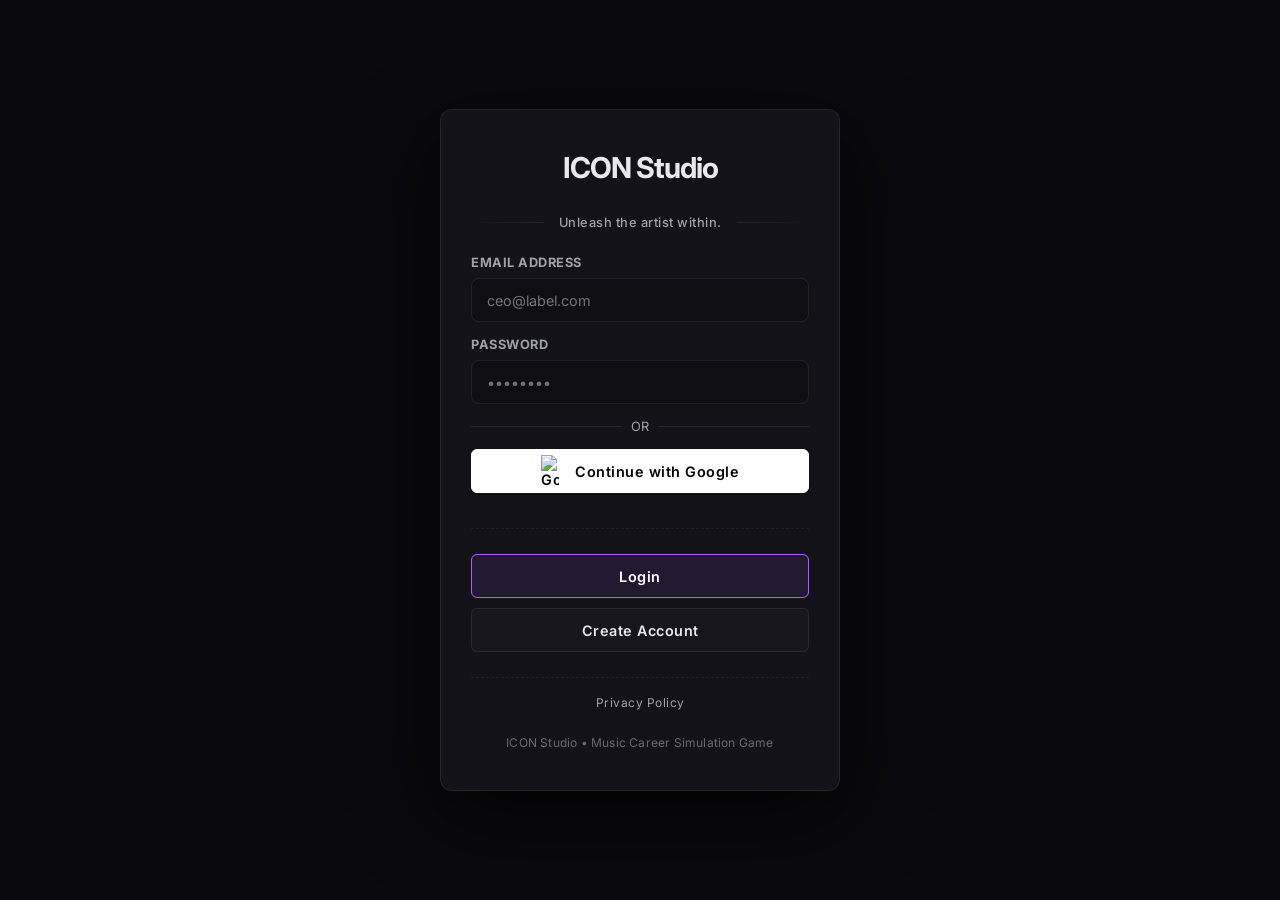
==== commit 6643c630: "Add privacy policy page with styling and content" ====
--- a/index.html
+++ b/index.html
@@ -2,6 +2,7 @@
 <html lang="en">
 <head>
     <meta charset="UTF-8">
+    <meta name="google-site-verification" content="Sns27PjBRahZJs5YwUfxSSdaSBsiYItSsnyWmiK_IJM" />
     <meta name="viewport" content="width=device-width, initial-scale=1.0, maximum-scale=1.0, user-scalable=no, viewport-fit=cover">
     <title>ICON Studio</title>
     <link rel="stylesheet" href="style.css">
@@ -13,37 +14,59 @@
 <body>
     <div id="auth-modal" class="overlay active-overlay" style="z-index: 9000; background: #0a0a0e;">
         <div class="modal" style="width: 400px; text-align: center; padding: 40px 30px;">
+            
+            
+
             <div style="margin-bottom: 30px;">
                 <i data-lucide="disc-3" class="text-purple" style="width: 48px; height: 48px; margin-bottom: 10px;"></i>
                 <h1 style="margin: 0; font-size: 1.8rem; letter-spacing: -1px;">ICON Studio</h1>
-                <span class="text-muted" style="font-size: 0.85rem; text-transform: uppercase; letter-spacing: 2px;">Music Career Simulator</span>
+            </div>
+
+            <div style="display: flex; align-items: center; margin-bottom: 25px;">
+                <div style="flex: 1; height: 1px; background: linear-gradient(to Left, rgba(255,255,255,0.08), transparent);"></div>
+                <span style="padding: 0 15px; font-size: 0.8rem; color: var(--text-muted); font-weight: 500; letter-spacing: 0.5px;">
+                    Unleash the artist within.
+                </span>
+                <div style="flex: 1; height: 1px; background: linear-gradient(to right, rgba(255,255,255,0.08), transparent);"></div>
+            </div>
+
+             <div class="input-group" style="text-align: left;">
+                <label>Email Address</label>
+                <input type="email" id="auth-email" placeholder="ceo@label.com">
+            </div>
+            <div class="input-group" style="text-align: left;">
+                <label>Password</label>
+                <input type="password" id="auth-password" placeholder="••••••••">
+            </div>
+
+            <div style="display: flex; align-items: center; margin-bottom: 15px;">
+                <div style="flex: 1; height: 1px; background: var(--border-color);"></div>
+                <span style="padding: 0 10px; font-size: 0.8rem; color: var(--text-muted);">OR</span>
+                <div style="flex: 1; height: 1px; background: var(--border-color);"></div>
             </div>
             
-            <button class="btn-outline w-100" id="btn-google-login" style="margin-bottom: 20px;">
+            <button class="btn-outline w-100" id="btn-google-login" style="margin-bottom: 25px;">
                 <img src="https://www.gstatic.com/firebasejs/ui/2.0.0/images/auth/google.svg" style="width: 18px; margin-right: 8px;" alt="Google">
                 Continue with Google
             </button>
 
-            <div style="display: flex; align-items: center; margin-bottom: 20px;">
-                <div style="flex: 1; height: 1px; background: var(--border-color);"></div>
-                <span style="padding: 0 10px; font-size: 0.8rem; color: var(--text-muted);">OR</span>
-                <div style="flex: 1; height: 1px; background: var(--border-color);"></div>
-            </div>
+
             
-            <div class="input-group" style="text-align: left;">
-                <label>Email Address</label>
-                <input type="email" id="auth-email" placeholder="ceo@label.com">
-            </div>
-            <div class="input-group" style="text-align: left;">
-                <label>Password</label>
-                <input type="password" id="auth-password" placeholder="••••••••">
-            </div>
+           
             
-            <div class="flex-col gap-10 mt-10">
+            <div class="flex-col gap-10 mt-10" style="margin-top: 10px; padding-top: 25px; border-top: 1px dashed rgba(255,255,255,0.05);">
                 <button class="btn-primary w-100" id="btn-login">Login</button>
                 <button class="btn-outline w-100" id="btn-signup">Create Account</button>
             </div>
             <div id="auth-error" class="text-red hidden" style="margin-top: 15px; font-size: 0.85rem;"></div>
+
+            <div style="margin-top: 25px; padding-top: 15px; border-top: 1px dashed rgba(255,255,255,0.05);">
+                <a href="privacy.html" target="_blank" style="color: var(--text-muted); font-size: 0.75rem; text-decoration: none; letter-spacing: 0.5px;">Privacy Policy</a>
+            </div>
+
+            <div style="font-size: 0.75rem; color: var(--text-muted); opacity: 0.6; margin-top: 25px; text-align: center;">
+                ICON Studio • Music Career Simulation Game
+            </div>
         </div>
     </div>
 
@@ -53,7 +76,6 @@
                 <div style="text-align: center;">
                     <i data-lucide="disc-3" class="text-purple" style="width: 40px; height: 40px; margin-bottom: 8px;"></i>
                     <h2 style="margin: 0; font-size: 1.5rem; letter-spacing: -1px;">ICON Studio</h2>
-                    <span class="text-muted" style="font-size: 0.75rem; text-transform: uppercase; letter-spacing: 2px;">Career Selection</span>
                 </div>
             </div>
             
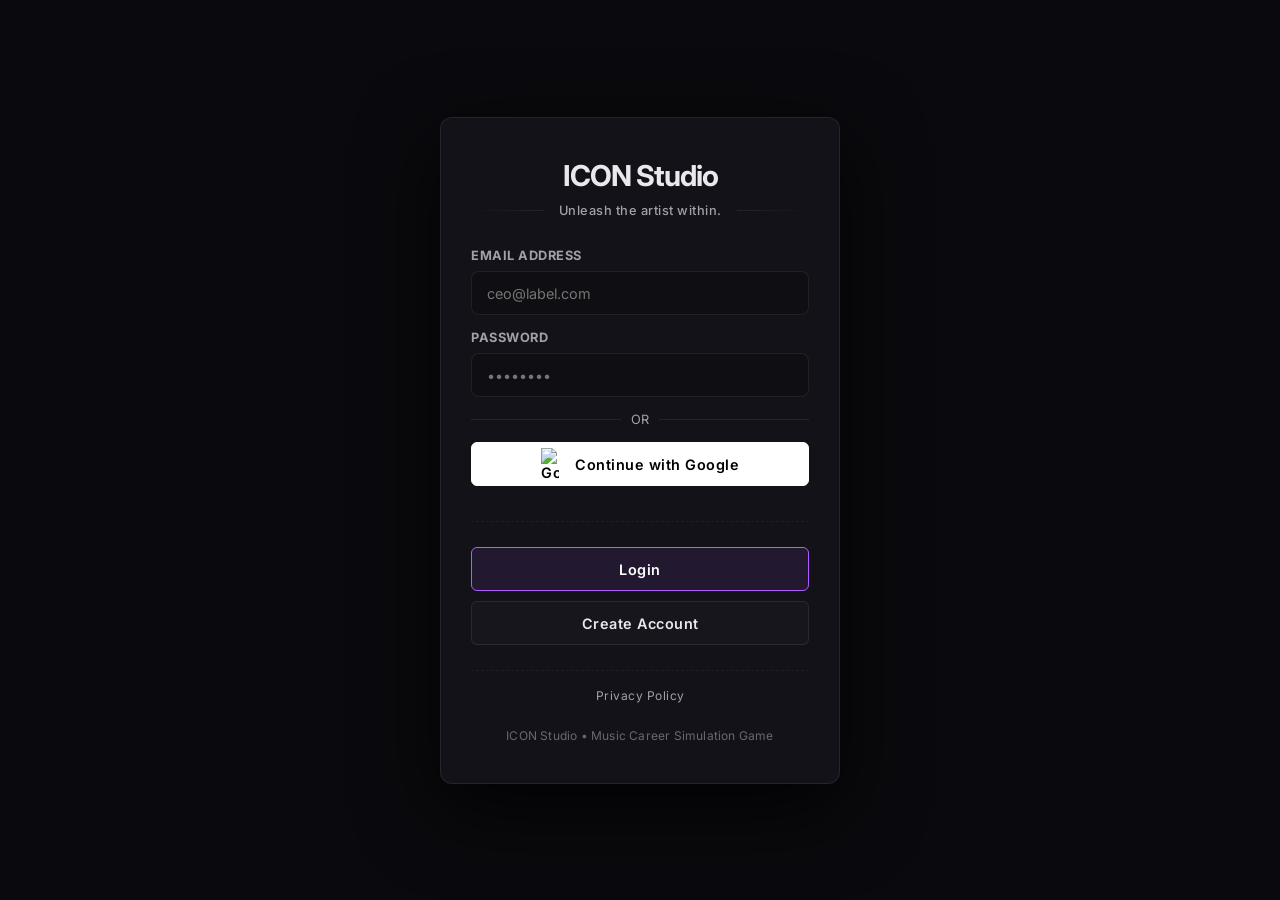
==== commit 1cf6a0e6: "Adjust layout margins for ICON Studio header and update script loading order" ====
--- a/index.html
+++ b/index.html
@@ -17,12 +17,12 @@
             
             
 
-            <div style="margin-bottom: 30px;">
+            <div style="margin-bottom: 10px;">
                 <i data-lucide="disc-3" class="text-purple" style="width: 48px; height: 48px; margin-bottom: 10px;"></i>
                 <h1 style="margin: 0; font-size: 1.8rem; letter-spacing: -1px;">ICON Studio</h1>
             </div>
 
-            <div style="display: flex; align-items: center; margin-bottom: 25px;">
+            <div style="display: flex; align-items: center; margin-bottom: 30px;">
                 <div style="flex: 1; height: 1px; background: linear-gradient(to Left, rgba(255,255,255,0.08), transparent);"></div>
                 <span style="padding: 0 15px; font-size: 0.8rem; color: var(--text-muted); font-weight: 500; letter-spacing: 0.5px;">
                     Unleash the artist within.
@@ -903,12 +903,10 @@
     </button>
 
     <script src="script.js"></script>
+    <script src="cloud.js"></script>
     <script src="https://www.gstatic.com/firebasejs/10.8.0/firebase-app-compat.js"></script>
     <script src="https://www.gstatic.com/firebasejs/10.8.0/firebase-auth-compat.js"></script>
     <script src="https://www.gstatic.com/firebasejs/10.8.0/firebase-firestore-compat.js"></script>
     
-    <script src="cloud.js"></script>
-    
-    <script src="script.js"></script>
 </body>
 </html>
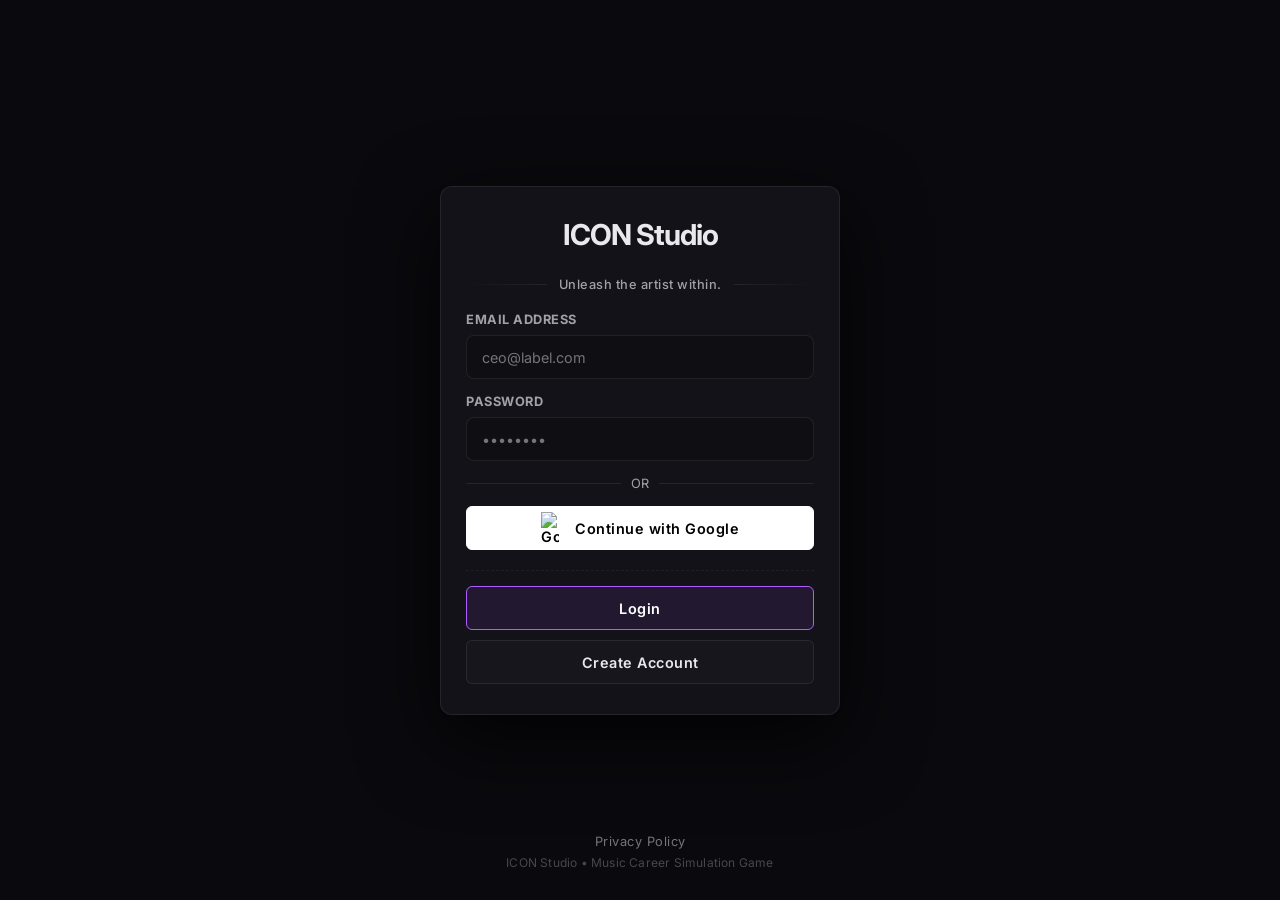
==== commit 38ee6b6a: "Refactor auth modal styles for improved layout and spacing" ====
--- a/index.html
+++ b/index.html
@@ -12,25 +12,23 @@
     <script src="https://cdn.jsdelivr.net/npm/chart.js"></script>
 </head>
 <body>
-    <div id="auth-modal" class="overlay active-overlay" style="z-index: 9000; background: #0a0a0e;">
-        <div class="modal" style="width: 400px; text-align: center; padding: 40px 30px;">
-            
-            
-
-            <div style="margin-bottom: 10px;">
-                <i data-lucide="disc-3" class="text-purple" style="width: 48px; height: 48px; margin-bottom: 10px;"></i>
+    <div id="auth-modal" class="overlay active-overlay" style="z-index: 9000; background: #0a0a0e; display: flex !important; flex-direction: column !important; justify-content: center !important; align-items: center !important;">
+        
+        <div class="modal" style="width: 400px; text-align: center; padding: 30px 25px; margin: 0 auto;">
+            <div style="margin-bottom: 25px;">
+                <i data-lucide="disc-3" class="text-purple" style="width: 44px; height: 44px; margin-bottom: 8px;"></i>
                 <h1 style="margin: 0; font-size: 1.8rem; letter-spacing: -1px;">ICON Studio</h1>
             </div>
 
-            <div style="display: flex; align-items: center; margin-bottom: 30px;">
-                <div style="flex: 1; height: 1px; background: linear-gradient(to Left, rgba(255,255,255,0.08), transparent);"></div>
-                <span style="padding: 0 15px; font-size: 0.8rem; color: var(--text-muted); font-weight: 500; letter-spacing: 0.5px;">
+            <div style="display: flex; align-items: center; margin-bottom: 20px;">
+                <div style="flex: 1; height: 1px; background: linear-gradient(to left, rgba(255,255,255,0.08), transparent);"></div>
+                <span style="padding: 0 12px; font-size: 0.8rem; color: var(--text-muted); font-weight: 500; letter-spacing: 0.5px;">
                     Unleash the artist within.
                 </span>
                 <div style="flex: 1; height: 1px; background: linear-gradient(to right, rgba(255,255,255,0.08), transparent);"></div>
             </div>
 
-             <div class="input-group" style="text-align: left;">
+            <div class="input-group" style="text-align: left;">
                 <label>Email Address</label>
                 <input type="email" id="auth-email" placeholder="ceo@label.com">
             </div>
@@ -45,29 +43,27 @@
                 <div style="flex: 1; height: 1px; background: var(--border-color);"></div>
             </div>
             
-            <button class="btn-outline w-100" id="btn-google-login" style="margin-bottom: 25px;">
+            <button class="btn-outline w-100" id="btn-google-login" style="margin-bottom: 20px;">
                 <img src="https://www.gstatic.com/firebasejs/ui/2.0.0/images/auth/google.svg" style="width: 18px; margin-right: 8px;" alt="Google">
                 Continue with Google
             </button>
-
-
             
-           
-            
-            <div class="flex-col gap-10 mt-10" style="margin-top: 10px; padding-top: 25px; border-top: 1px dashed rgba(255,255,255,0.05);">
+            <div class="flex-col gap-10" style="padding-top: 15px; border-top: 1px dashed rgba(255,255,255,0.05);">
                 <button class="btn-primary w-100" id="btn-login">Login</button>
                 <button class="btn-outline w-100" id="btn-signup">Create Account</button>
             </div>
             <div id="auth-error" class="text-red hidden" style="margin-top: 15px; font-size: 0.85rem;"></div>
-
-            <div style="margin-top: 25px; padding-top: 15px; border-top: 1px dashed rgba(255,255,255,0.05);">
-                <a href="privacy.html" target="_blank" style="color: var(--text-muted); font-size: 0.75rem; text-decoration: none; letter-spacing: 0.5px;">Privacy Policy</a>
-            </div>
-
-            <div style="font-size: 0.75rem; color: var(--text-muted); opacity: 0.6; margin-top: 25px; text-align: center;">
+        </div>
+
+        <div style="position: absolute; bottom: 30px; left: 50%; transform: translateX(-50%); text-align: center; display: flex; flex-direction: column; gap: 6px; width: 100%; max-width: 400px; z-index: 9001;">
+            <div>
+                <a href="privacy.html" target="_blank" style="color: var(--text-muted); font-size: 0.8rem; text-decoration: none; letter-spacing: 0.5px; opacity: 0.7;">Privacy Policy</a>
+            </div>
+            <div style="font-size: 0.75rem; color: var(--text-muted); opacity: 0.4;">
                 ICON Studio • Music Career Simulation Game
             </div>
         </div>
+
     </div>
 
     <div id="onboarding-modal" class="overlay hidden" style="z-index: 8500;">
@@ -903,10 +899,12 @@
     </button>
 
     <script src="script.js"></script>
-    <script src="cloud.js"></script>
+
     <script src="https://www.gstatic.com/firebasejs/10.8.0/firebase-app-compat.js"></script>
     <script src="https://www.gstatic.com/firebasejs/10.8.0/firebase-auth-compat.js"></script>
     <script src="https://www.gstatic.com/firebasejs/10.8.0/firebase-firestore-compat.js"></script>
     
+    <script src="cloud.js"></script>
+    
 </body>
 </html>
--- a/style.css
+++ b/style.css
@@ -1229,5 +1229,4 @@
 #action-blocker { z-index: 9800 !important; }
 
 .custom-options.body-appended { z-index: 99999 !important; }
-    
 }
